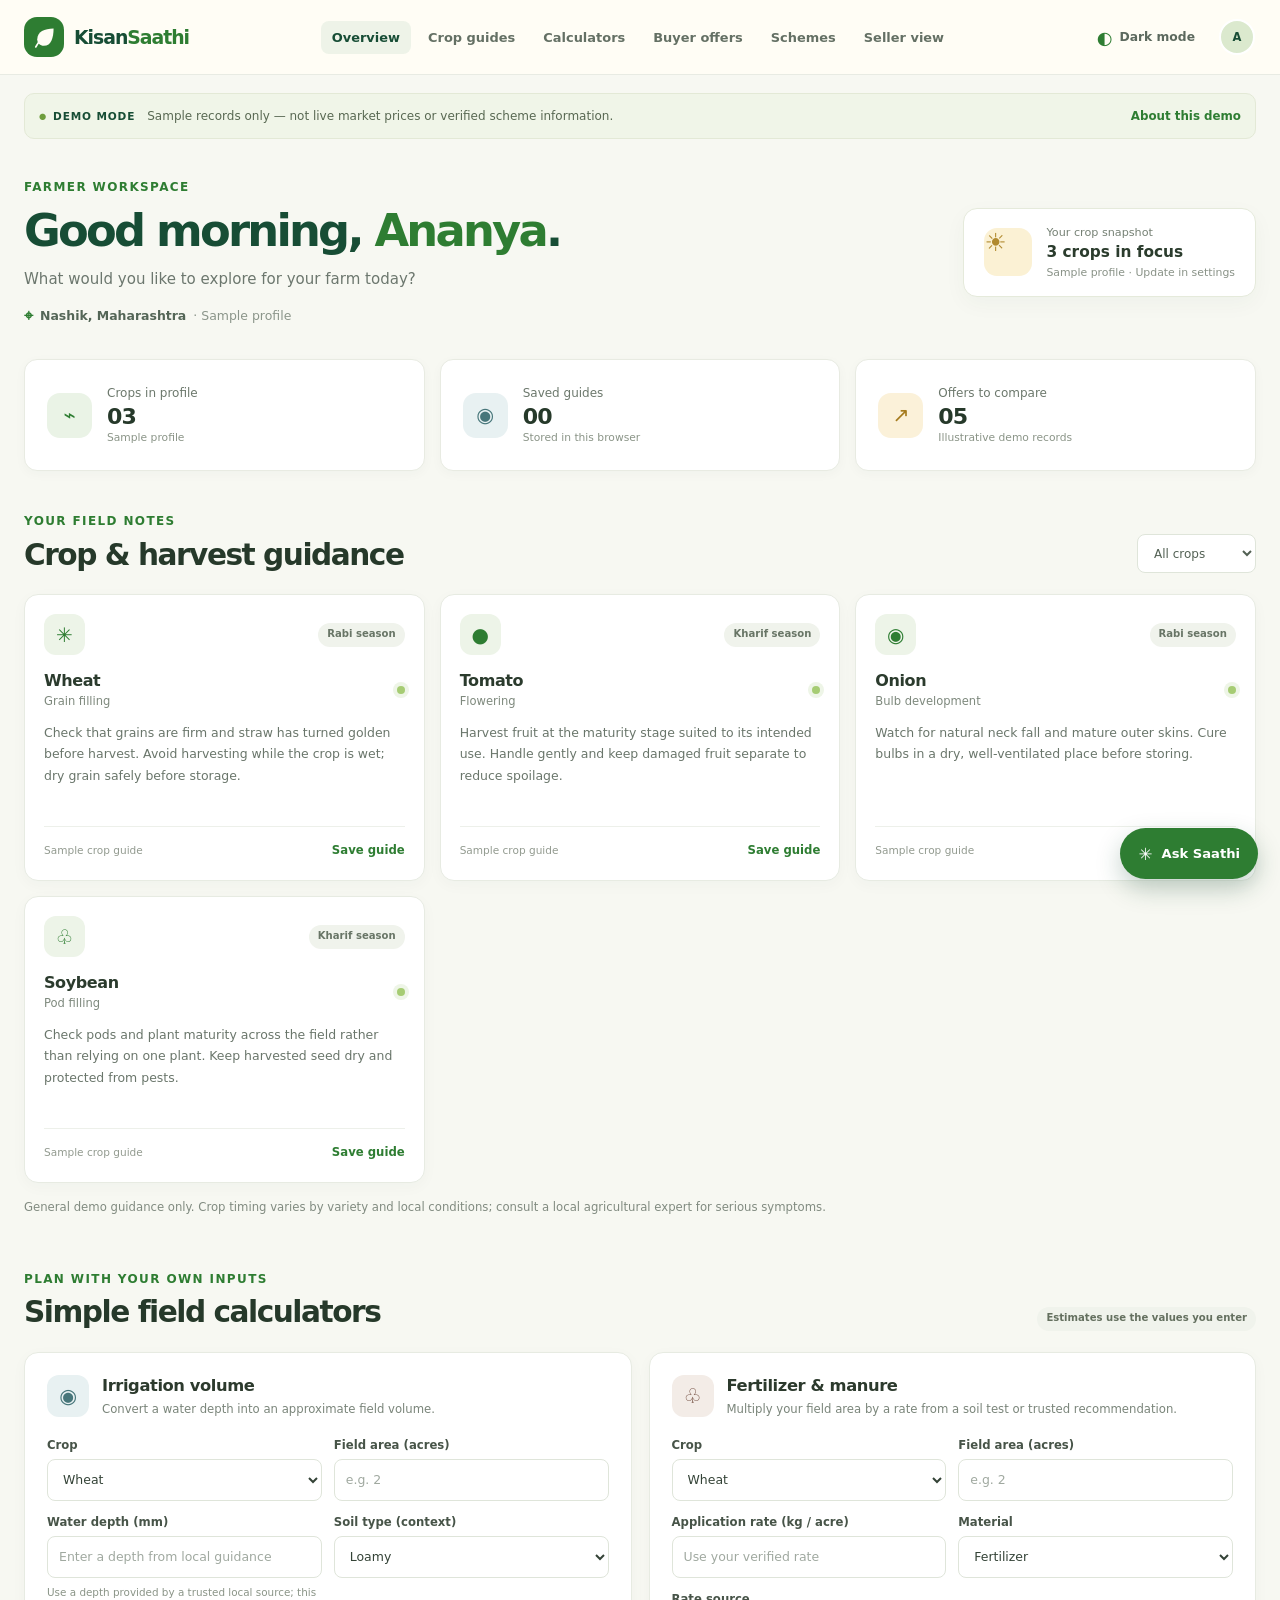
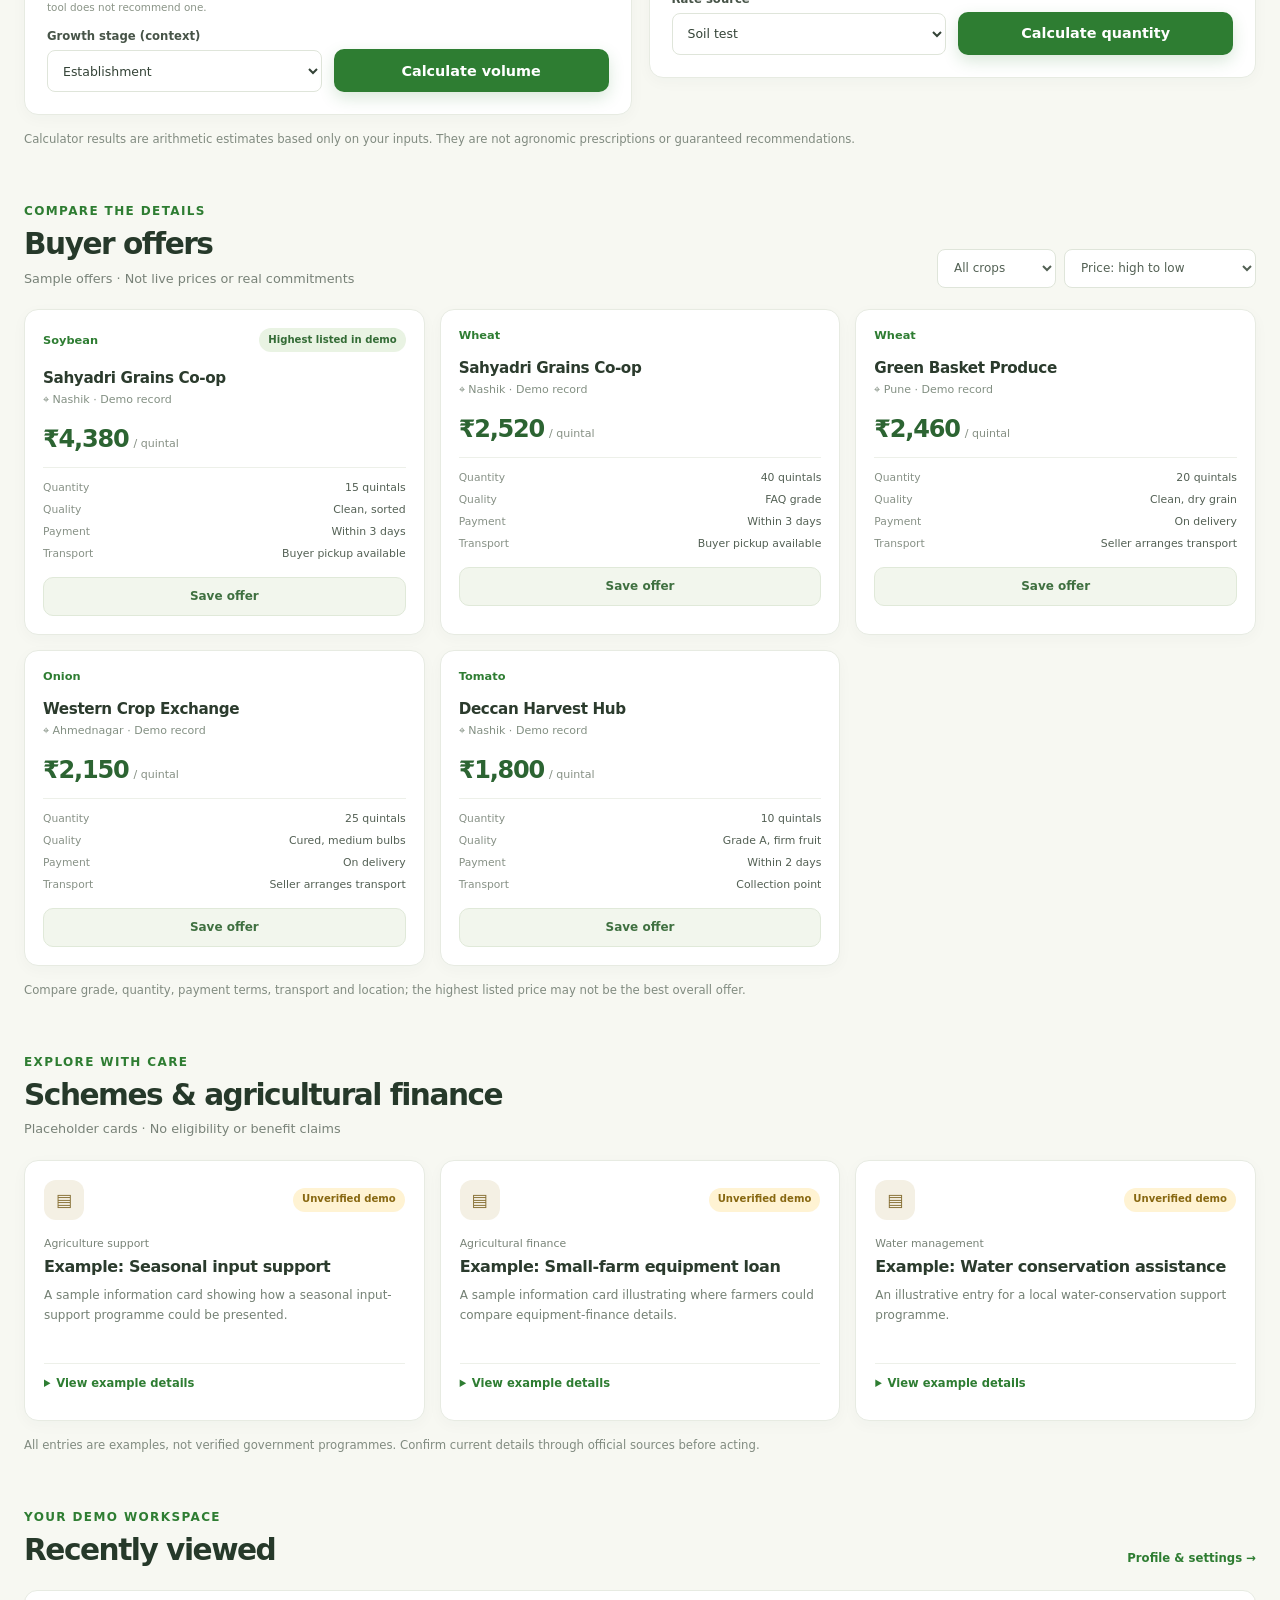
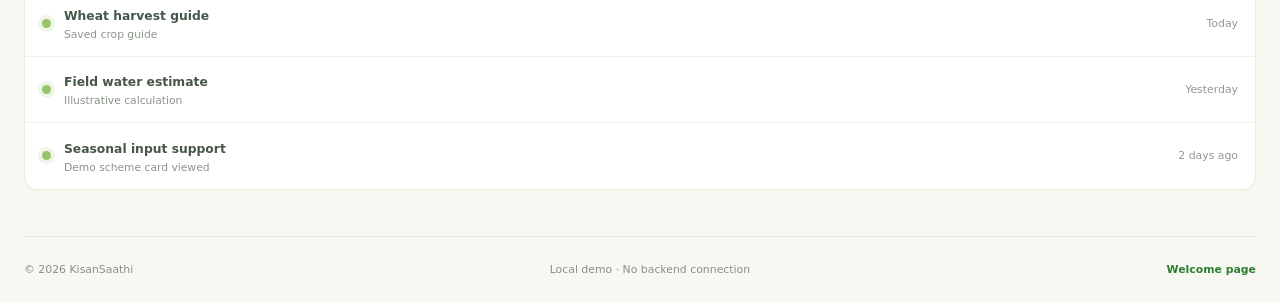
==== MIT_ADT/frontend/farmer-dashboard.html @ 69a7d300 "Add files via upload" ====
<!doctype html>
<html lang="en">
  <head>
    <meta charset="utf-8">
    <meta name="viewport" content="width=device-width, initial-scale=1">
    <meta name="description" content="Explore KisanSaathi's farmer dashboard, sample crop guides, field calculators and illustrative buyer offers.">
    <meta name="theme-color" content="#fffdf5">
    <title>Farmer dashboard — KisanSaathi Demo</title>
    <link rel="stylesheet" href="css/style.css">
    <link rel="stylesheet" href="css/dashboard.css">
    <link rel="stylesheet" href="css/responsive.css">
    <script src="js/config.js" defer></script>
    <script src="js/demo-data.js" defer></script>
    <script src="js/mock-api.js" defer></script>
    <script src="js/api.js" defer></script>
    <script src="js/app.js" defer></script>
    <script src="js/farmer.js" defer></script>
    <script src="js/chatbot.js" defer></script>
  </head>
  <body class="app-page">
    <a class="skip-link" href="#main-content">Skip to content</a>
    <header class="app-header">
      <div class="app-header-inner">
        <a class="brand" href="index.html" aria-label="KisanSaathi home">
          <span class="brand-mark" aria-hidden="true"><svg viewBox="0 0 40 40" fill="none"><path d="M32.5 7.5C20 7.5 10 12 10 22.5c0 5.5 4 9 9 9 10.5 0 13.5-12 13.5-24Z" fill="currentColor"/><path d="M8 33c4.4-8.6 10.2-13.7 19-18" stroke="#FFFDF5" stroke-width="2.4" stroke-linecap="round"/></svg></span>
          <span class="brand-name">Kisan<span>Saathi</span></span>
        </a>
        <button class="app-menu-toggle" type="button" aria-label="Open navigation menu" aria-expanded="false" aria-controls="app-navigation" data-mobile-toggle>☰</button>
        <nav class="app-navigation" id="app-navigation" aria-label="Dashboard navigation">
          <a class="app-nav-link is-active" href="#dashboard">Overview</a>
          <a class="app-nav-link" href="#crop-guidance">Crop guides</a>
          <a class="app-nav-link" href="#calculators">Calculators</a>
          <a class="app-nav-link" href="#offers">Buyer offers</a>
          <a class="app-nav-link" href="#schemes">Schemes</a>
          <a class="app-nav-link" href="seller-dashboard.html">Seller view</a>
        </nav>
        <div class="app-header-actions">
          <button class="icon-button theme-button" type="button" data-theme-toggle aria-pressed="false" aria-label="Switch to dark theme"><span aria-hidden="true">◐</span><span data-theme-label>Dark mode</span></button>
          <a class="avatar-link" href="profile.html" aria-label="Open profile and settings"><span class="avatar-initials" data-profile-initials>AN</span></a>
        </div>
      </div>
    </header>
    <main id="main-content" class="dashboard-main">
      <div class="demo-banner"><span class="demo-badge"><span aria-hidden="true">●</span> DEMO MODE</span><span>Sample records only — not live market prices or verified scheme information.</span><a href="profile.html">About this demo</a></div>
      <section class="dashboard-hero" id="dashboard">
        <div class="dashboard-hero-copy">
          <p class="eyebrow">Farmer workspace</p>
          <h1>Good morning, <span data-profile-name>Ananya</span>.</h1>
          <p>What would you like to explore for your farm today?</p>
          <div class="location-line"><span aria-hidden="true">⌖</span> <span data-profile-location>Nashik, Maharashtra</span> <span class="location-muted">· Sample profile</span></div>
        </div>
        <div class="season-card">
          <span class="season-icon" aria-hidden="true">☀</span>
          <div><span class="season-label">Your crop snapshot</span><strong>3 crops in focus</strong><small>Sample profile · Update in settings</small></div>
        </div>
      </section>
      <section class="stat-grid" aria-label="Demo profile summary">
        <article class="stat-card"><span class="stat-icon stat-leaf" aria-hidden="true">⌁</span><div><span class="stat-label">Crops in profile</span><strong id="profile-crop-count">03</strong><small>Sample profile</small></div></article>
        <article class="stat-card"><span class="stat-icon stat-water" aria-hidden="true">◉</span><div><span class="stat-label">Saved guides</span><strong id="saved-guide-count">00</strong><small>Stored in this browser</small></div></article>
        <article class="stat-card"><span class="stat-icon stat-gold" aria-hidden="true">↗</span><div><span class="stat-label">Offers to compare</span><strong>05</strong><small>Illustrative demo records</small></div></article>
      </section>
      <section class="content-section" id="crop-guidance" aria-labelledby="crops-title">
        <div class="section-title-row">
          <div><p class="eyebrow">Your field notes</p><h2 id="crops-title">Crop &amp; harvest guidance</h2></div>
          <label class="compact-filter"><span class="sr-only">Filter crop guides</span><select id="crop-guide-filter"><option value="all">All crops</option></select></label>
        </div>
        <div class="crop-grid" id="crop-guides" aria-live="polite"><div class="loading-card" role="status">Loading sample crop guides…</div></div>
        <p class="inline-disclaimer">General demo guidance only. Crop timing varies by variety and local conditions; consult a local agricultural expert for serious symptoms.</p>
      </section>
      <section class="content-section" id="calculators" aria-labelledby="calculators-title">
        <div class="section-title-row">
          <div><p class="eyebrow">Plan with your own inputs</p><h2 id="calculators-title">Simple field calculators</h2></div>
          <span class="status-pill status-demo">Estimates use the values you enter</span>
        </div>
        <div class="calculator-grid">
          <article class="panel calculator-panel">
            <div class="panel-heading"><span class="panel-icon water-panel-icon" aria-hidden="true">◉</span><div><h3>Irrigation volume</h3><p>Convert a water depth into an approximate field volume.</p></div></div>
            <form id="irrigation-form" class="form-grid">
              <label class="form-field"><span>Crop</span><select name="crop" required><option>Wheat</option><option>Tomato</option><option>Onion</option><option>Soybean</option></select></label>
              <label class="form-field"><span>Field area (acres)</span><input type="number" name="area" min="0.01" max="10000" step="0.01" required placeholder="e.g. 2"></label>
              <label class="form-field"><span>Water depth (mm)</span><input type="number" name="depth" min="0.1" max="500" step="0.1" required placeholder="Enter a depth from local guidance"><small>Use a depth provided by a trusted local source; this tool does not recommend one.</small></label>
              <label class="form-field"><span>Soil type (context)</span><select name="soil"><option>Loamy</option><option>Sandy</option><option>Clay</option><option>Not sure</option></select></label>
              <label class="form-field"><span>Growth stage (context)</span><select name="stage"><option>Establishment</option><option>Vegetative</option><option>Flowering</option><option>Grain / fruit filling</option><option>Not sure</option></select></label>
              <button class="button button-primary form-submit" type="submit">Calculate volume</button>
            </form>
            <div class="result-panel" id="irrigation-result" aria-live="polite" hidden></div>
          </article>
          <article class="panel calculator-panel">
            <div class="panel-heading"><span class="panel-icon soil-panel-icon" aria-hidden="true">♧</span><div><h3>Fertilizer &amp; manure</h3><p>Multiply your field area by a rate from a soil test or trusted recommendation.</p></div></div>
            <form id="fertilizer-form" class="form-grid">
              <label class="form-field"><span>Crop</span><select name="crop" required><option>Wheat</option><option>Tomato</option><option>Onion</option><option>Soybean</option></select></label>
              <label class="form-field"><span>Field area (acres)</span><input type="number" name="area" min="0.01" max="10000" step="0.01" required placeholder="e.g. 2"></label>
              <label class="form-field"><span>Application rate (kg / acre)</span><input type="number" name="rate" min="0.01" max="100000" step="0.01" required placeholder="Use your verified rate"></label>
              <label class="form-field"><span>Material</span><select name="material"><option>Fertilizer</option><option>Manure</option><option>Other soil input</option></select></label>
              <label class="form-field"><span>Rate source</span><select name="source"><option>Soil test</option><option>Agricultural expert</option><option>Other trusted local guidance</option></select></label>
              <button class="button button-primary form-submit" type="submit">Calculate quantity</button>
            </form>
            <div class="result-panel" id="fertilizer-result" aria-live="polite" hidden></div>
          </article>
        </div>
        <p class="inline-disclaimer">Calculator results are arithmetic estimates based only on your inputs. They are not agronomic prescriptions or guaranteed recommendations.</p>
      </section>
      <section class="content-section" id="offers" aria-labelledby="offers-title">
        <div class="section-title-row">
          <div><p class="eyebrow">Compare the details</p><h2 id="offers-title">Buyer offers</h2><p class="section-subtitle">Sample offers · Not live prices or real commitments</p></div>
          <div class="toolbar">
            <label class="compact-filter"><span class="sr-only">Filter offers by crop</span><select id="offer-crop-filter"><option value="all">All crops</option></select></label>
            <label class="compact-filter"><span class="sr-only">Sort offers</span><select id="offer-sort"><option value="price-desc">Price: high to low</option><option value="price-asc">Price: low to high</option><option value="quantity-desc">Quantity: high to low</option></select></label>
          </div>
        </div>
        <div class="offer-grid" id="offer-list" aria-live="polite"><div class="loading-card" role="status">Loading illustrative offers…</div></div>
        <p class="inline-disclaimer">Compare grade, quantity, payment terms, transport and location; the highest listed price may not be the best overall offer.</p>
      </section>
      <section class="content-section" id="schemes" aria-labelledby="schemes-title">
        <div class="section-title-row"><div><p class="eyebrow">Explore with care</p><h2 id="schemes-title">Schemes &amp; agricultural finance</h2><p class="section-subtitle">Placeholder cards · No eligibility or benefit claims</p></div></div>
        <div class="scheme-grid" id="scheme-list" aria-live="polite"><div class="loading-card" role="status">Loading sample information cards…</div></div>
        <p class="inline-disclaimer">All entries are examples, not verified government programmes. Confirm current details through official sources before acting.</p>
      </section>
      <section class="content-section activity-section" aria-labelledby="activity-title">
        <div class="section-title-row"><div><p class="eyebrow">Your demo workspace</p><h2 id="activity-title">Recently viewed</h2></div><a class="text-link" href="profile.html">Profile &amp; settings →</a></div>
        <div class="activity-list" id="recent-activity" aria-live="polite"></div>
      </section>
      <footer class="app-footer"><span>© <span data-current-year></span> KisanSaathi</span><span>Local demo · No backend connection</span><a href="index.html">Welcome page</a></footer>
    </main>
    <div class="chat-widget" data-chat-widget>
      <section class="chat-panel" id="chat-panel" aria-label="KisanSaathi demo assistant" hidden>
        <header class="chat-header"><div><strong>Field companion</strong><span>Demo assistant · Scripted replies</span></div><button type="button" class="chat-close" data-chat-close aria-label="Close assistant">×</button></header>
        <div class="chat-messages" data-chat-messages aria-live="polite" aria-relevant="additions"></div>
        <div class="chat-suggestions"><button type="button" data-chat-suggestion="How do I estimate irrigation volume?">Irrigation</button><button type="button" data-chat-suggestion="How should I compare buyer offers?">Compare offers</button></div>
        <form class="chat-form" data-chat-form><label class="sr-only" for="chat-input">Ask the demo assistant</label><input id="chat-input" name="message" maxlength="400" placeholder="Ask a farming question…" required><button type="submit" aria-label="Send message">↑</button></form>
        <p class="chat-disclaimer">Sample responses only. Not a live AI service or expert advice.</p>
      </section>
      <button type="button" class="chat-launcher" aria-expanded="false" aria-controls="chat-panel" data-chat-launcher><span aria-hidden="true">✳</span><span>Ask Saathi</span></button>
    </div>
  </body>
</html>
---- MIT_ADT/frontend/css/style.css ----
:root {
  color-scheme: light;
  --green: #2e7d32;
  --green-dark: #174d35;
  --green-fresh: #8bc34a;
  --cream: #fffdf5;
  --white: #ffffff;
  --earth: #795548;
  --sun: #f9c74f;
  --text: #202820;
  --muted: #687269;
  --line: #e7e9df;
  --shadow-soft: 0 14px 44px rgb(23 77 53 / 8%);
  --font-body: Inter, ui-sans-serif, system-ui, -apple-system, BlinkMacSystemFont, "Segoe UI", sans-serif;
}

* {
  box-sizing: border-box;
}

html {
  scroll-behavior: smooth;
  scroll-padding-top: 88px;
}

body {
  margin: 0;
  background: var(--cream);
  color: var(--text);
  font-family: var(--font-body);
  -webkit-font-smoothing: antialiased;
}

button,
a {
  font: inherit;
}

a {
  color: inherit;
  text-decoration: none;
}

button {
  color: inherit;
}

button:focus-visible,
a:focus-visible {
  outline: 3px solid var(--sun);
  outline-offset: 4px;
}

.container {
  width: min(1160px, calc(100% - 48px));
  margin-inline: auto;
}

.section-pad {
  padding-block: 104px;
}

.skip-link {
  position: fixed;
  z-index: 20;
  top: 12px;
  left: 12px;
  padding: 10px 16px;
  transform: translateY(-160%);
  border-radius: 8px;
  background: var(--green-dark);
  color: var(--white);
}

.skip-link:focus {
  transform: translateY(0);
}

.site-header {
  position: sticky;
  z-index: 10;
  top: 0;
  background: rgb(255 253 245 / 94%);
  border-bottom: 1px solid rgb(23 77 53 / 7%);
  backdrop-filter: blur(14px);
}

.nav-wrap {
  display: flex;
  min-height: 78px;
  align-items: center;
  justify-content: space-between;
  gap: 32px;
}

.brand {
  display: inline-flex;
  flex: 0 0 auto;
  align-items: center;
  gap: 10px;
}

.brand-mark {
  display: grid;
  width: 40px;
  height: 40px;
  place-items: center;
  border-radius: 13px;
  background: var(--green);
  color: var(--cream);
}

.brand-mark svg {
  width: 29px;
  height: 29px;
}

.brand-name {
  color: var(--green-dark);
  font-size: 1.18rem;
  font-weight: 760;
  letter-spacing: -0.055em;
}

.brand-name span {
  color: var(--green);
}

.primary-navigation {
  display: flex;
  align-items: center;
  gap: 32px;
}

.nav-link {
  position: relative;
  padding-block: 10px;
  color: #59655c;
  font-size: 0.9rem;
  font-weight: 560;
  transition: color 160ms ease;
}

.nav-link::after {
  position: absolute;
  right: 0;
  bottom: 2px;
  left: 0;
  height: 2px;
  transform: scaleX(0);
  transform-origin: left;
  background: var(--green);
  content: "";
  transition: transform 160ms ease;
}

.nav-link:hover {
  color: var(--green-dark);
}

.nav-link:hover::after {
  transform: scaleX(1);
}

.nav-actions {
  display: flex;
  align-items: center;
  gap: 8px;
  margin-left: 8px;
}

.button {
  display: inline-flex;
  min-height: 46px;
  align-items: center;
  justify-content: center;
  gap: 10px;
  padding: 0 19px;
  border: 1px solid transparent;
  border-radius: 10px;
  cursor: pointer;
  font-size: 0.9rem;
  font-weight: 650;
  transition: transform 170ms ease, box-shadow 170ms ease, background-color 170ms ease, border-color 170ms ease;
}

.button:hover {
  transform: translateY(-2px);
}

.button-primary {
  background: var(--green);
  box-shadow: 0 6px 16px rgb(46 125 50 / 18%);
  color: var(--white);
}

.button-primary:hover {
  background: #246a29;
  box-shadow: 0 9px 20px rgb(46 125 50 / 23%);
}

.button-quiet {
  background: transparent;
  color: var(--green-dark);
}

.button-quiet:hover {
  background: #f0f3e9;
}

.button-small {
  min-height: 42px;
  padding-inline: 16px;
  font-size: 0.84rem;
}

.button-large {
  min-height: 54px;
  padding-inline: 22px;
  border-radius: 11px;
  font-size: 0.95rem;
}

.button-outline {
  border-color: #d8ded3;
  background: rgb(255 255 255 / 55%);
  color: var(--green-dark);
}

.button-outline:hover {
  border-color: #a8b9a6;
  background: var(--white);
}

.arrow-down {
  font-size: 1.1rem;
}

.menu-toggle {
  display: none;
}

.hero {
  position: relative;
  overflow: hidden;
  padding-top: 74px;
  padding-bottom: 112px;
}

.hero::before {
  position: absolute;
  top: -190px;
  right: -210px;
  width: 620px;
  height: 620px;
  border: 1px solid rgb(139 195 74 / 15%);
  border-radius: 50%;
  content: "";
  pointer-events: none;
}

.hero-grid {
  position: relative;
  display: grid;
  grid-template-columns: minmax(0, 1fr) minmax(380px, 0.92fr);
  align-items: center;
  gap: 76px;
}

.hero-copy {
  padding-block: 20px;
}

.eyebrow {
  display: flex;
  align-items: center;
  gap: 9px;
  margin: 0 0 18px;
  color: var(--green);
  font-size: 0.75rem;
  font-weight: 750;
  letter-spacing: 0.115em;
  line-height: 1.45;
  text-transform: uppercase;
}

.eyebrow-dot {
  width: 7px;
  height: 7px;
  border-radius: 50%;
  background: var(--green-fresh);
  box-shadow: 0 0 0 4px rgb(139 195 74 / 16%);
}

.hero h1 {
  max-width: 610px;
  margin: 0;
  color: var(--green-dark);
  font-size: clamp(3.15rem, 5.35vw, 5rem);
  font-weight: 740;
  letter-spacing: -0.073em;
  line-height: 1.02;
}

.hero h1 span {
  color: var(--green);
}

.hero-description {
  max-width: 510px;
  margin: 24px 0 0;
  color: #626d63;
  font-size: 1.08rem;
  line-height: 1.8;
}

.hero-actions {
  display: flex;
  flex-wrap: wrap;
  gap: 12px;
  margin-top: 32px;
}

.hero-note {
  display: flex;
  align-items: center;
  gap: 10px;
  margin-top: 34px;
  color: #748075;
  font-size: 0.82rem;
}

.note-icon {
  display: grid;
  width: 30px;
  height: 30px;
  flex: 0 0 auto;
  place-items: center;
  border-radius: 50%;
  background: #edf4e7;
  color: var(--green);
}

.note-icon svg {
  width: 17px;
  height: 17px;
}

.hero-visual {
  position: relative;
  min-height: 460px;
  padding: 10px 10px 20px 22px;
}

.hero-image-frame {
  position: relative;
  overflow: hidden;
  width: 100%;
  height: 440px;
  border-radius: 170px 170px 18px 18px;
  background: #d9e5cc;
  box-shadow: 0 24px 55px rgb(23 77 53 / 18%);
}

.hero-image {
  display: block;
  width: 100%;
  height: 100%;
  object-fit: cover;
  object-position: center;
}

.image-shade {
  position: absolute;
  inset: 45% 0 0;
  background: linear-gradient(transparent, rgb(15 39 24 / 68%));
}

.image-caption {
  position: absolute;
  right: 24px;
  bottom: 23px;
  left: 24px;
  display: flex;
  align-items: center;
  gap: 12px;
  color: var(--white);
}

.caption-icon {
  display: grid;
  width: 39px;
  height: 39px;
  flex: 0 0 auto;
  place-items: center;
  border: 1px solid rgb(255 255 255 / 42%);
  border-radius: 50%;
  color: #e9f2d8;
  font-size: 1.25rem;
}

.image-caption strong,
.image-caption small {
  display: block;
}

.image-caption strong {
  font-size: 0.89rem;
  font-weight: 660;
}

.image-caption small {
  margin-top: 4px;
  color: rgb(255 255 255 / 77%);
  font-size: 0.73rem;
}

.visual-stamp {
  position: absolute;
  z-index: 1;
  right: -30px;
  bottom: 42px;
  display: flex;
  width: 132px;
  height: 132px;
  flex-direction: column;
  align-items: center;
  justify-content: center;
  border: 5px solid var(--cream);
  border-radius: 50%;
  background: var(--sun);
  color: var(--green-dark);
  box-shadow: 0 10px 26px rgb(32 40 32 / 13%);
  transform: rotate(8deg);
}

.visual-stamp span {
  font-size: 0.56rem;
  font-weight: 650;
  letter-spacing: 0.03em;
}

.visual-stamp strong {
  margin: 1px 0 0;
  font-family: Georgia, "Times New Roman", serif;
  font-size: 1.55rem;
  font-weight: 500;
  font-style: italic;
  line-height: 1;
}

.visual-stamp svg {
  width: 24px;
  height: 24px;
  margin-top: 5px;
  color: var(--green);
}

.visual-orbit {
  position: absolute;
  z-index: -1;
  border: 1px solid rgb(139 195 74 / 30%);
  border-radius: 50%;
}

.orbit-one {
  top: 7px;
  right: 2px;
  width: 110px;
  height: 110px;
}

.orbit-two {
  top: 45px;
  left: -6px;
  width: 46px;
  height: 46px;
  background: rgb(249 199 79 / 32%);
  border: 0;
}

.features-section {
  background: #f5f6ed;
}

.section-heading {
  display: flex;
  align-items: end;
  justify-content: space-between;
  gap: 40px;
  margin-bottom: 42px;
}

.section-heading .eyebrow {
  margin-bottom: 13px;
}

.section-heading h2,
.about-copy h2 {
  margin: 0;
  color: var(--green-dark);
  font-size: clamp(2rem, 3.4vw, 3rem);
  font-weight: 700;
  letter-spacing: -0.055em;
  line-height: 1.13;
}

.section-intro {
  max-width: 315px;
  margin: 0 0 4px;
  color: var(--muted);
  font-size: 0.95rem;
  line-height: 1.75;
}

.feature-grid {
  display: grid;
  grid-template-columns: repeat(3, minmax(0, 1fr));
  gap: 16px;
}

.feature-card {
  position: relative;
  min-height: 226px;
  padding: 25px 24px 27px;
  overflow: hidden;
  border: 1px solid rgb(23 77 53 / 6%);
  border-radius: 15px;
  background: var(--white);
  box-shadow: 0 4px 14px rgb(23 77 53 / 3%);
  transition: transform 180ms ease, box-shadow 180ms ease, border-color 180ms ease;
}

.feature-card:hover {
  transform: translateY(-4px);
  border-color: rgb(46 125 50 / 17%);
  box-shadow: var(--shadow-soft);
}

.feature-icon {
  display: grid;
  width: 45px;
  height: 45px;
  place-items: center;
  border-radius: 13px;
}

.feature-icon svg {
  width: 24px;
  height: 24px;
}

.icon-green {
  background: #e8f2e4;
  color: var(--green);
}

.icon-blue {
  background: #e8f1f2;
  color: #47767a;
}

.icon-earth {
  background: #f3ece7;
  color: var(--earth);
}

.icon-yellow {
  background: #fff5d9;
  color: #a77913;
}

.icon-cream {
  background: #f4f0e2;
  color: #8b743b;
}

.icon-lime {
  background: #eff5dc;
  color: #698d2f;
}

.feature-card h3 {
  margin: 19px 0 7px;
  color: #26372a;
  font-size: 1.04rem;
  font-weight: 680;
  letter-spacing: -0.025em;
}

.feature-card p {
  max-width: 295px;
  margin: 0;
  color: #707970;
  font-size: 0.86rem;
  line-height: 1.65;
}

.card-index {
  position: absolute;
  top: 26px;
  right: 24px;
  color: #b4bcb1;
  font-size: 0.72rem;
  font-weight: 700;
  letter-spacing: 0.08em;
}

.section-footnote {
  margin: 21px 0 0;
  color: #7c867b;
  font-size: 0.78rem;
  line-height: 1.5;
}

.steps-section {
  background: var(--green-dark);
  color: var(--white);
}

.steps-layout {
  display: grid;
  grid-template-columns: 0.9fr 1.1fr;
  align-items: center;
  gap: 105px;
}

.eyebrow-light {
  color: #b7d78e;
}

.steps-heading h2 {
  margin: 0;
  color: var(--white);
  font-size: clamp(2.35rem, 4vw, 3.6rem);
  font-weight: 680;
  letter-spacing: -0.065em;
  line-height: 1.08;
}

.steps-heading > p:not(.eyebrow) {
  max-width: 405px;
  margin: 19px 0 26px;
  color: rgb(255 255 255 / 70%);
  font-size: 0.94rem;
  line-height: 1.75;
}

.button-light {
  background: var(--cream);
  color: var(--green-dark);
}

.button-light:hover {
  background: #f0f4e7;
  box-shadow: 0 8px 19px rgb(0 0 0 / 15%);
}

.steps-list {
  margin: 0;
  padding: 0;
  list-style: none;
}

.step-item {
  display: grid;
  grid-template-columns: 52px 1fr;
  gap: 21px;
  padding: 24px 0;
  border-bottom: 1px solid rgb(255 255 255 / 14%);
}

.step-item:first-child {
  padding-top: 0;
}

.step-item:last-child {
  padding-bottom: 0;
  border-bottom: 0;
}

.step-number {
  padding-top: 3px;
  color: #a9d06f;
  font-size: 0.8rem;
  font-weight: 700;
  letter-spacing: 0.08em;
}

.step-item h3 {
  margin: 0;
  color: var(--white);
  font-size: 1.18rem;
  font-weight: 640;
  letter-spacing: -0.025em;
}

.step-item p {
  max-width: 405px;
  margin: 8px 0 0;
  color: rgb(255 255 255 / 66%);
  font-size: 0.88rem;
  line-height: 1.7;
}

.about-section {
  padding-block: 114px;
}

.about-layout {
  display: grid;
  grid-template-columns: 0.85fr 1.15fr;
  align-items: center;
  gap: 100px;
}

.about-emblem {
  position: relative;
  display: grid;
  width: min(100%, 365px);
  aspect-ratio: 1;
  place-items: center;
  justify-self: center;
  border-radius: 50%;
  background: #f0f3e6;
}

.emblem-ring {
  position: absolute;
  inset: 14%;
  border: 1px solid rgb(46 125 50 / 19%);
  border-radius: 50%;
}

.emblem-sun {
  position: absolute;
  top: 19%;
  right: 22%;
  width: 53px;
  height: 53px;
  border-radius: 50%;
  background: var(--sun);
  box-shadow: 0 0 0 9px rgb(249 199 79 / 15%);
}

.about-emblem svg {
  z-index: 1;
  width: 45%;
  color: var(--green);
}

.emblem-label {
  position: absolute;
  bottom: 17%;
  color: var(--green-dark);
  font-family: Georgia, "Times New Roman", serif;
  font-size: 1.05rem;
  font-style: italic;
}

.about-copy .eyebrow {
  margin-bottom: 16px;
}

.about-copy h2 {
  font-size: clamp(2.15rem, 3.4vw, 3.15rem);
}

.about-copy > p:not(.eyebrow, .about-principle) {
  max-width: 590px;
  margin: 22px 0 0;
  color: #68736a;
  font-size: 0.97rem;
  line-height: 1.85;
}

.about-principle {
  display: flex;
  align-items: center;
  gap: 9px;
  margin: 22px 0 0;
  color: var(--green);
  font-size: 0.87rem;
  font-weight: 640;
}

.about-principle span {
  color: #c79621;
  font-size: 1.15rem;
}

.closing-cta {
  padding-block: 55px;
  background: var(--green);
}

.closing-cta-inner {
  display: flex;
  align-items: center;
  justify-content: space-between;
  gap: 30px;
}

.closing-cta .eyebrow {
  margin-bottom: 11px;
}

.closing-cta h2 {
  margin: 0;
  color: var(--white);
  font-size: clamp(1.75rem, 3vw, 2.45rem);
  font-weight: 660;
  letter-spacing: -0.05em;
  line-height: 1.2;
}

.site-footer {
  background: #f5f6ed;
}

.footer-main {
  display: flex;
  align-items: flex-start;
  justify-content: space-between;
  gap: 50px;
  padding-block: 50px 38px;
}

.footer-brand-block {
  max-width: 330px;
}

.footer-brand-block > p {
  margin: 15px 0 0;
  color: #717a71;
  font-size: 0.85rem;
  line-height: 1.65;
}

.footer-links {
  display: flex;
  flex-wrap: wrap;
  align-items: center;
  justify-content: flex-end;
  gap: 24px;
  padding-top: 12px;
}

.footer-links a,
.footer-links button {
  padding: 0;
  border: 0;
  background: transparent;
  color: #576258;
  cursor: pointer;
  font-size: 0.82rem;
  transition: color 160ms ease;
}

.footer-links a:hover,
.footer-links button:hover {
  color: var(--green);
}

.footer-bottom {
  display: flex;
  justify-content: space-between;
  gap: 20px;
  padding-block: 18px 21px;
  border-top: 1px solid #e2e6da;
  color: #81897f;
  font-size: 0.75rem;
}

@media (max-width: 980px) {
  .section-pad {
    padding-block: 82px;
  }

  .hero-grid {
    grid-template-columns: minmax(0, 1fr) minmax(300px, 0.85fr);
    gap: 42px;
  }

  .hero h1 {
    font-size: clamp(3rem, 6vw, 4.2rem);
  }

  .hero-visual {
    min-height: 395px;
    padding-left: 10px;
  }

  .hero-image-frame {
    height: 380px;
  }

  .visual-stamp {
    right: -16px;
    bottom: 25px;
    width: 116px;
    height: 116px;
  }

  .steps-layout,
  .about-layout {
    gap: 55px;
  }
}

@media (max-width: 740px) {
  html {
    scroll-padding-top: 72px;
  }

  .container {
    width: min(100% - 36px, 560px);
  }

  .nav-wrap {
    min-height: 68px;
  }

  .menu-toggle {
    display: flex;
    width: 44px;
    height: 44px;
    flex-direction: column;
    align-items: center;
    justify-content: center;
    gap: 6px;
    border: 1px solid #e1e7dc;
    border-radius: 10px;
    background: var(--white);
    cursor: pointer;
  }

  .menu-toggle span {
    width: 18px;
    height: 2px;
    border-radius: 2px;
    background: var(--green-dark);
    transition: transform 160ms ease;
  }

  .menu-toggle[aria-expanded="true"] span:first-child {
    transform: translateY(4px) rotate(45deg);
  }

  .menu-toggle[aria-expanded="true"] span:last-child {
    transform: translateY(-4px) rotate(-45deg);
  }

  .primary-navigation {
    position: absolute;
    top: calc(100% + 1px);
    right: 0;
    left: 0;
    display: none;
    align-items: stretch;
    gap: 2px;
    padding: 12px 18px 20px;
    border-bottom: 1px solid #e6e9df;
    background: var(--cream);
    box-shadow: 0 18px 24px rgb(23 77 53 / 7%);
  }

  .primary-navigation.is-open {
    display: flex;
    flex-direction: column;
  }

  .nav-link {
    padding: 12px 4px;
  }

  .nav-link::after {
    display: none;
  }

  .nav-actions {
    justify-content: flex-start;
    gap: 8px;
    margin: 8px 0 0;
  }

  .hero {
    padding-top: 56px;
    padding-bottom: 72px;
  }

  .hero-grid {
    grid-template-columns: 1fr;
    gap: 34px;
  }

  .hero-copy {
    padding: 0;
  }

  .hero h1 {
    max-width: 540px;
    font-size: clamp(3.1rem, 11vw, 4.4rem);
  }

  .hero-description {
    font-size: 1rem;
  }

  .hero-note {
    margin-top: 25px;
  }

  .hero-visual {
    width: min(100%, 500px);
    min-height: 390px;
    margin-inline: auto;
  }

  .hero-image-frame {
    height: 380px;
    border-radius: 150px 150px 18px 18px;
  }

  .section-pad {
    padding-block: 72px;
  }

  .section-heading {
    display: block;
    margin-bottom: 30px;
  }

  .section-intro {
    margin-top: 14px;
  }

  .feature-grid {
    grid-template-columns: repeat(2, minmax(0, 1fr));
    gap: 12px;
  }

  .feature-card {
    min-height: 225px;
    padding: 21px 18px;
  }

  .card-index {
    top: 23px;
    right: 18px;
  }

  .feature-card h3 {
    font-size: 0.96rem;
  }

  .feature-card p {
    font-size: 0.82rem;
  }

  .steps-layout,
  .about-layout {
    grid-template-columns: 1fr;
    gap: 45px;
  }

  .steps-heading h2 {
    font-size: 2.9rem;
  }

  .about-layout {
    gap: 38px;
  }

  .about-emblem {
    width: min(78%, 305px);
  }

  .about-copy h2 {
    font-size: 2.45rem;
  }

  .closing-cta {
    padding-block: 42px;
  }

  .closing-cta-inner {
    align-items: flex-start;
    flex-direction: column;
  }

  .footer-main {
    flex-direction: column;
    gap: 28px;
    padding-block: 38px 30px;
  }

  .footer-links {
    justify-content: flex-start;
    gap: 16px 22px;
    padding-top: 0;
  }
}

@media (max-width: 420px) {
  .container {
    width: calc(100% - 32px);
  }

  .hero-actions {
    align-items: stretch;
    flex-direction: column;
  }

  .hero-actions .button {
    width: 100%;
  }

  .hero-visual {
    min-height: 330px;
    padding-inline: 0;
  }

  .hero-image-frame {
    height: 320px;
    border-radius: 125px 125px 16px 16px;
  }

  .visual-stamp {
    right: -4px;
    bottom: 13px;
    width: 100px;
    height: 100px;
  }

  .visual-stamp strong {
    font-size: 1.3rem;
  }

  .visual-stamp span {
    font-size: 0.49rem;
  }

  .image-caption {
    right: 15px;
    bottom: 16px;
    left: 15px;
  }

  .feature-grid {
    grid-template-columns: 1fr;
  }

  .feature-card {
    min-height: auto;
  }

  .feature-card p {
    max-width: 330px;
  }

  .footer-bottom {
    flex-direction: column;
    gap: 8px;
  }

}

@media (prefers-reduced-motion: reduce) {
  *,
  *::before,
  *::after {
    scroll-behavior: auto !important;
    transition-duration: 0.01ms !important;
    animation-duration: 0.01ms !important;
    animation-iteration-count: 1 !important;
  }
}
---- MIT_ADT/frontend/css/dashboard.css ----
.app-page {
  min-height: 100vh;
  background: #f7f8f2;
}

.app-header {
  position: sticky;
  z-index: 9;
  top: 0;
  border-bottom: 1px solid #e8ebe3;
  background: rgb(255 253 245 / 96%);
  backdrop-filter: blur(14px);
}

.app-header-inner {
  display: flex;
  width: min(1360px, calc(100% - 48px));
  min-height: 74px;
  align-items: center;
  justify-content: space-between;
  gap: 24px;
  margin-inline: auto;
}

.app-navigation {
  display: flex;
  align-items: center;
  gap: 6px;
}

.app-nav-link {
  padding: 9px 11px;
  border-radius: 8px;
  color: #647064;
  font-size: 0.81rem;
  font-weight: 600;
  white-space: nowrap;
  transition: color 150ms ease, background-color 150ms ease;
}

.app-nav-link:hover,
.app-nav-link.is-active {
  background: #eef3e8;
  color: var(--green-dark);
}

.app-header-actions {
  display: flex;
  align-items: center;
  gap: 13px;
}

.icon-button,
.avatar-link {
  display: inline-flex;
  align-items: center;
  justify-content: center;
  gap: 7px;
  border: 0;
  border-radius: 9px;
  background: transparent;
  color: #5c695e;
  cursor: pointer;
  font-size: 0.77rem;
  font-weight: 600;
}

.icon-button {
  min-height: 40px;
  padding: 0 10px;
}

.icon-button:hover {
  background: #eff3e9;
}

.theme-button > span:first-child {
  color: var(--green);
  font-size: 1.12rem;
}

.avatar-link {
  width: 38px;
  height: 38px;
}

.avatar-initials {
  display: grid;
  width: 36px;
  height: 36px;
  place-items: center;
  border: 2px solid white;
  border-radius: 50%;
  background: #dbe9ce;
  color: var(--green-dark);
  font-size: 0.72rem;
  font-weight: 750;
}

.app-menu-toggle {
  display: none;
}

.dashboard-main {
  width: min(1240px, calc(100% - 48px));
  margin-inline: auto;
}

.demo-banner {
  display: flex;
  min-height: 46px;
  align-items: center;
  gap: 12px;
  margin-top: 18px;
  padding: 8px 14px;
  border: 1px solid #e3e9d6;
  border-radius: 10px;
  background: #f0f5e8;
  color: #586852;
  font-size: 0.75rem;
}

.demo-badge {
  display: inline-flex;
  flex: 0 0 auto;
  align-items: center;
  gap: 6px;
  color: var(--green-dark);
  font-size: 0.66rem;
  font-weight: 800;
  letter-spacing: 0.08em;
}

.demo-badge > span {
  color: #6e9d3d;
  font-size: 0.52rem;
}

.demo-banner > a,
.banner-action {
  margin-left: auto;
  color: var(--green);
  font-size: 0.74rem;
  font-weight: 680;
  white-space: nowrap;
}

.banner-action {
  padding: 4px 0;
  border: 0;
  background: transparent;
  cursor: pointer;
}

.dashboard-hero {
  display: flex;
  min-height: 220px;
  align-items: center;
  justify-content: space-between;
  gap: 30px;
  padding-block: 40px 34px;
}

.dashboard-hero .eyebrow {
  margin-bottom: 10px;
}

.dashboard-hero h1 {
  margin: 0;
  color: var(--green-dark);
  font-size: clamp(2rem, 3.5vw, 2.9rem);
  font-weight: 730;
  letter-spacing: -0.062em;
  line-height: 1.13;
}

.dashboard-hero h1 span {
  color: var(--green);
}

.dashboard-hero-copy > p:not(.eyebrow) {
  margin: 11px 0 0;
  color: #6c776e;
  font-size: 0.94rem;
  line-height: 1.55;
}

.location-line {
  display: flex;
  align-items: center;
  gap: 7px;
  margin-top: 15px;
  color: #546657;
  font-size: 0.78rem;
  font-weight: 600;
}

.location-line > span:first-child {
  color: var(--green);
  font-size: 1rem;
}

.location-muted {
  color: #8b958a;
  font-weight: 450;
}

.season-card {
  display: flex;
  min-width: 260px;
  align-items: center;
  gap: 14px;
  padding: 17px 20px;
  border: 1px solid #e5eadb;
  border-radius: 14px;
  background: white;
  box-shadow: 0 7px 22px rgb(23 77 53 / 4%);
}

.season-icon {
  display: grid;
  width: 48px;
  height: 48px;
  flex: 0 0 auto;
  place-items: center;
  border-radius: 13px;
  background: #fbf1d4;
  color: #b18a2f;
  font-size: 1.55rem;
}

.season-card span,
.season-card strong,
.season-card small {
  display: block;
}

.season-label {
  color: #758074;
  font-size: 0.7rem;
}

.season-card strong {
  margin-top: 4px;
  color: #2b3c2d;
  font-size: 0.96rem;
}

.season-card small {
  margin-top: 5px;
  color: #899287;
  font-size: 0.68rem;
}

.stat-grid {
  display: grid;
  grid-template-columns: repeat(3, minmax(0, 1fr));
  gap: 15px;
  margin-bottom: 42px;
}

.stat-card {
  display: flex;
  min-height: 112px;
  align-items: center;
  gap: 15px;
  padding: 20px 22px;
  border: 1px solid #e8ebe2;
  border-radius: 13px;
  background: white;
  box-shadow: 0 3px 12px rgb(23 77 53 / 3%);
}

.stat-icon {
  display: grid;
  width: 45px;
  height: 45px;
  flex: 0 0 auto;
  place-items: center;
  border-radius: 13px;
  font-size: 1.28rem;
}

.stat-leaf {
  background: #eaf3e6;
  color: var(--green);
}

.stat-water {
  background: #e8f1f2;
  color: #47767a;
}

.stat-gold {
  background: #fbf1d9;
  color: #a57b1e;
}

.stat-label,
.stat-card strong,
.stat-card small {
  display: block;
}

.stat-label {
  color: #6c786c;
  font-size: 0.75rem;
}

.stat-card strong {
  margin-top: 4px;
  color: #26392a;
  font-size: 1.38rem;
  font-weight: 720;
  letter-spacing: -0.04em;
}

.stat-card small {
  margin-top: 2px;
  color: #8a9487;
  font-size: 0.67rem;
}

.content-section {
  margin-block: 0 54px;
  scroll-margin-top: 94px;
}

.section-title-row {
  display: flex;
  align-items: end;
  justify-content: space-between;
  gap: 24px;
  margin-bottom: 21px;
}

.section-title-row .eyebrow {
  margin-bottom: 7px;
}

.section-title-row h2,
.settings-panel h2 {
  margin: 0;
  color: #26392a;
  font-size: clamp(1.42rem, 2.35vw, 1.85rem);
  font-weight: 710;
  letter-spacing: -0.05em;
  line-height: 1.2;
}

.section-subtitle {
  margin: 6px 0 0;
  color: #788278;
  font-size: 0.8rem;
  line-height: 1.5;
}

.compact-filter select,
.setting-row select {
  min-height: 39px;
  padding: 0 32px 0 12px;
  border: 1px solid #dfe5da;
  border-radius: 8px;
  background: white;
  color: #536154;
  font: inherit;
  font-size: 0.75rem;
}

.compact-filter select:focus,
.setting-row select:focus {
  outline: 3px solid rgb(249 199 79 / 65%);
  outline-offset: 2px;
}

.crop-grid,
.offer-grid,
.scheme-grid,
.listing-grid {
  display: grid;
  grid-template-columns: repeat(3, minmax(0, 1fr));
  gap: 15px;
}

.crop-card,
.offer-card,
.scheme-card,
.listing-card,
.panel {
  border: 1px solid #e7ebe2;
  border-radius: 14px;
  background: white;
  box-shadow: 0 4px 15px rgb(23 77 53 / 3%);
}

.crop-card {
  padding: 19px;
}

.crop-card-top,
.crop-card-title,
.crop-card-footer,
.offer-card-top,
.scheme-top,
.listing-card-top,
.listing-availability {
  display: flex;
  align-items: center;
  justify-content: space-between;
  gap: 10px;
}

.crop-symbol {
  display: grid;
  width: 41px;
  height: 41px;
  place-items: center;
  border-radius: 12px;
  background: #edf4e8;
  color: var(--green);
  font-size: 1.25rem;
}

.status-pill {
  display: inline-flex;
  min-height: 24px;
  align-items: center;
  padding: 4px 9px;
  border-radius: 20px;
  background: #f0f3ec;
  color: #687566;
  font-size: 0.63rem;
  font-weight: 680;
  line-height: 1.25;
}

.status-demo {
  background: #f0f3ec;
  color: #64705f;
}

.status-best {
  background: #e9f3e3;
  color: #346c36;
}

.status-unverified {
  background: #fff3d3;
  color: #886811;
}

.crop-card-title {
  justify-content: flex-start;
  margin-top: 16px;
}

.crop-card-title h3,
.offer-card h3,
.scheme-card h3,
.listing-card h3 {
  margin: 0;
  color: #2b3b2d;
  font-size: 1rem;
  font-weight: 700;
  letter-spacing: -0.025em;
}

.crop-card-title p {
  margin: 4px 0 0;
  color: #7e897d;
  font-size: 0.72rem;
}

.crop-stage-dot {
  width: 8px;
  height: 8px;
  margin-left: auto;
  border-radius: 50%;
  background: #a6cc73;
  box-shadow: 0 0 0 4px #eef5e7;
}

.crop-guide-copy {
  min-height: 89px;
  margin: 14px 0 15px;
  color: #6a766b;
  font-size: 0.78rem;
  line-height: 1.7;
}

.crop-card-footer {
  padding-top: 12px;
  border-top: 1px solid #edf0ea;
  color: #929a8f;
  font-size: 0.66rem;
}

.text-button,
.text-link {
  padding: 4px 0;
  border: 0;
  background: transparent;
  color: var(--green);
  cursor: pointer;
  font-size: 0.73rem;
  font-weight: 690;
}

.text-button[aria-pressed="true"] {
  color: #376e37;
}

.inline-disclaimer {
  margin: 15px 0 0;
  color: #818b80;
  font-size: 0.73rem;
  line-height: 1.6;
}

.calculator-grid {
  display: grid;
  grid-template-columns: repeat(2, minmax(0, 1fr));
  align-items: start;
  gap: 17px;
}

.panel {
  padding: 22px;
}

.panel-heading {
  display: flex;
  align-items: flex-start;
  gap: 13px;
  margin-bottom: 20px;
}

.panel-icon {
  display: grid;
  width: 42px;
  height: 42px;
  flex: 0 0 auto;
  place-items: center;
  border-radius: 12px;
  font-size: 1.27rem;
}

.water-panel-icon {
  background: #e8f1f2;
  color: #47767a;
}

.soil-panel-icon {
  background: #f3ece7;
  color: var(--earth);
}

.profile-panel-icon {
  background: #e9f3e4;
  color: var(--green);
}

.preference-panel-icon {
  background: #f9f0d8;
  color: #9a791f;
}

.voice-panel-icon {
  background: #efe9f5;
  color: #73558c;
}

.panel-heading h3,
.panel-heading h2 {
  margin: 1px 0 0;
  color: #2c3a2d;
  font-size: 1.02rem;
  font-weight: 700;
  letter-spacing: -0.025em;
}

.panel-heading p {
  margin: 5px 0 0;
  color: #7a857a;
  font-size: 0.73rem;
  line-height: 1.55;
}

.form-grid {
  display: grid;
  grid-template-columns: repeat(2, minmax(0, 1fr));
  gap: 14px 12px;
}

.form-field {
  display: flex;
  min-width: 0;
  flex-direction: column;
  gap: 7px;
  color: #475448;
  font-size: 0.73rem;
  font-weight: 650;
}

.form-field small {
  color: #8a9487;
  font-size: 0.65rem;
  font-weight: 450;
  line-height: 1.45;
}

.form-field input,
.form-field select,
.form-field textarea,
.field-label + input {
  width: 100%;
  min-height: 42px;
  padding: 10px 11px;
  border: 1px solid #dfe5da;
  border-radius: 8px;
  background: #fff;
  color: #344337;
  font: inherit;
  font-size: 0.78rem;
  font-weight: 450;
}

.form-field textarea {
  min-height: 85px;
  resize: vertical;
}

.form-field input::placeholder,
.form-field textarea::placeholder {
  color: #a0a9a0;
}

.form-field input:focus,
.form-field select:focus,
.form-field textarea:focus {
  border-color: #7ca675;
  outline: 3px solid rgb(139 195 74 / 27%);
}

.form-submit {
  align-self: end;
  min-height: 43px;
}

.field-full {
  grid-column: 1 / -1;
}

.result-panel {
  display: flex;
  flex-direction: column;
  gap: 5px;
  margin-top: 17px;
  padding: 16px;
  border: 1px solid #deead7;
  border-radius: 10px;
  background: #f3f8ee;
  color: #526751;
  font-size: 0.76rem;
}

.result-panel[hidden] {
  display: none;
}

.result-panel strong {
  color: var(--green-dark);
  font-size: 0.78rem;
}

.result-panel .result-number {
  color: var(--green);
  font-size: 1.7rem;
  font-weight: 760;
  letter-spacing: -0.05em;
}

.result-panel small {
  margin-top: 7px;
  color: #788376;
  font-size: 0.68rem;
  line-height: 1.55;
}

.toolbar {
  display: flex;
  align-items: center;
  gap: 8px;
}

.offer-card {
  padding: 18px;
}

.offer-card h3 {
  margin-top: 17px;
  font-size: 0.95rem;
}

.offer-crop {
  color: var(--green);
  font-size: 0.71rem;
  font-weight: 720;
}

.offer-location {
  margin: 6px 0 0;
  color: #839083;
  font-size: 0.69rem;
}

.offer-price,
.listing-price {
  display: flex;
  align-items: baseline;
  gap: 5px;
  margin: 19px 0 13px;
  padding-bottom: 14px;
  border-bottom: 1px solid #edf0e9;
}

.offer-price strong,
.listing-price strong {
  color: #2c6432;
  font-size: 1.5rem;
  font-weight: 740;
  letter-spacing: -0.05em;
}

.offer-price span,
.listing-price span {
  color: #869084;
  font-size: 0.69rem;
}

.offer-facts,
.scheme-details dl,
.listing-details dl {
  display: grid;
  gap: 9px;
  margin: 0;
}

.offer-facts div,
.scheme-details dl div,
.listing-details dl div {
  display: flex;
  justify-content: space-between;
  gap: 14px;
}

.offer-facts dt,
.scheme-details dt,
.listing-details dt {
  color: #879186;
  font-size: 0.67rem;
}

.offer-facts dd,
.scheme-details dd,
.listing-details dd {
  margin: 0;
  color: #536054;
  font-size: 0.68rem;
  text-align: right;
}

.offer-save {
  width: 100%;
  margin-top: 17px;
}

.button-soft {
  min-height: 39px;
  border: 1px solid #e0e9d9;
  background: #f2f6ed;
  color: #3f7040;
  font-size: 0.75rem;
}

.button-soft:hover {
  background: #eaf2e2;
}

.scheme-card {
  padding: 19px;
}

.scheme-icon {
  display: grid;
  width: 40px;
  height: 40px;
  place-items: center;
  border-radius: 12px;
  background: #f4f0e4;
  color: #8b743b;
  font-size: 1.1rem;
}

.scheme-type {
  margin: 17px 0 6px;
  color: #788377;
  font-size: 0.68rem;
}

.scheme-card h3 {
  line-height: 1.35;
}

.scheme-card > p:not(.scheme-type) {
  min-height: 63px;
  margin: 9px 0 14px;
  color: #748074;
  font-size: 0.75rem;
  line-height: 1.65;
}

.scheme-details {
  padding-top: 12px;
  border-top: 1px solid #edf0e9;
}

.scheme-details summary,
.listing-details summary {
  margin-bottom: 11px;
  color: var(--green);
  cursor: pointer;
  font-size: 0.72rem;
  font-weight: 680;
}

.scheme-details[open] summary,
.listing-details[open] summary {
  margin-bottom: 13px;
}

.scheme-details dl,
.listing-details dl {
  gap: 12px;
}

.activity-section {
  margin-bottom: 46px;
}

.activity-list {
  overflow: hidden;
  border: 1px solid #e7ebe2;
  border-radius: 13px;
  background: white;
}

.activity-item {
  display: flex;
  min-height: 66px;
  align-items: center;
  gap: 13px;
  padding: 12px 17px;
  border-bottom: 1px solid #edf0e9;
}

.activity-item:last-child {
  border-bottom: 0;
}

.activity-dot {
  width: 9px;
  height: 9px;
  flex: 0 0 auto;
  border-radius: 50%;
  background: #98c36b;
  box-shadow: 0 0 0 4px #eff5e8;
}

.activity-item strong {
  color: #465648;
  font-size: 0.77rem;
}

.activity-item p {
  margin: 4px 0 0;
  color: #8a9488;
  font-size: 0.67rem;
}

.activity-item time {
  margin-left: auto;
  color: #90998e;
  font-size: 0.68rem;
}

.app-footer {
  display: flex;
  min-height: 66px;
  align-items: center;
  justify-content: space-between;
  gap: 16px;
  border-top: 1px solid #e3e8df;
  color: #879085;
  font-size: 0.68rem;
}

.app-footer a {
  color: var(--green);
  font-weight: 650;
}

.empty-state,
.loading-card {
  grid-column: 1 / -1;
  padding: 25px;
  border: 1px dashed #d9e2d2;
  border-radius: 12px;
  background: #fbfcf8;
  color: #657264;
  text-align: center;
}

.empty-state strong {
  color: #3d4e3e;
  font-size: 0.9rem;
}

.empty-state p {
  margin: 7px 0 12px;
  font-size: 0.75rem;
  line-height: 1.55;
}

.loading-card {
  color: #7c897b;
  font-size: 0.78rem;
}

.toast-region {
  position: fixed;
  z-index: 25;
  right: 22px;
  bottom: 22px;
  display: grid;
  justify-items: end;
  gap: 9px;
  pointer-events: none;
}

.toast {
  max-width: min(380px, calc(100vw - 44px));
  padding: 13px 16px;
  border: 1px solid #dbe8d4;
  border-radius: 10px;
  background: white;
  box-shadow: 0 10px 35px rgb(22 50 27 / 15%);
  color: #3c5c3c;
  font-size: 0.78rem;
  line-height: 1.5;
}

.toast-error {
  border-color: #f1d6c8;
  color: #853d26;
}

.chat-widget {
  position: fixed;
  z-index: 12;
  right: 22px;
  bottom: 21px;
  display: flex;
  align-items: flex-end;
  flex-direction: column;
  gap: 12px;
}

.chat-launcher {
  display: inline-flex;
  min-height: 51px;
  align-items: center;
  gap: 9px;
  padding: 0 18px;
  border: 0;
  border-radius: 26px;
  background: var(--green);
  box-shadow: 0 10px 25px rgb(23 77 53 / 25%);
  color: white;
  cursor: pointer;
  font-size: 0.82rem;
  font-weight: 680;
}

.chat-launcher:hover {
  background: #236a2b;
}

.chat-launcher > span:first-child {
  font-size: 1.05rem;
}

.chat-panel {
  display: flex;
  width: min(380px, calc(100vw - 32px));
  height: min(500px, calc(100vh - 120px));
  flex-direction: column;
  overflow: hidden;
  border: 1px solid #e0e7dc;
  border-radius: 17px;
  background: white;
  box-shadow: 0 18px 55px rgb(17 47 24 / 19%);
}

.chat-panel[hidden] {
  display: none;
}

.chat-header {
  display: flex;
  min-height: 67px;
  align-items: center;
  justify-content: space-between;
  padding: 12px 16px;
  background: var(--green-dark);
  color: white;
}

.chat-header strong,
.chat-header span {
  display: block;
}

.chat-header strong {
  font-size: 0.88rem;
}

.chat-header span {
  margin-top: 3px;
  color: rgb(255 255 255 / 69%);
  font-size: 0.66rem;
}

.chat-close {
  display: grid;
  width: 36px;
  height: 36px;
  place-items: center;
  border: 1px solid rgb(255 255 255 / 25%);
  border-radius: 50%;
  background: transparent;
  color: white;
  cursor: pointer;
  font-size: 1.35rem;
}

.chat-messages {
  display: flex;
  flex: 1;
  flex-direction: column;
  gap: 12px;
  overflow-y: auto;
  padding: 15px;
  background: #fbfcf8;
}

.chat-message {
  max-width: 90%;
  padding: 10px 12px;
  border-radius: 12px;
  background: #edf3e8;
  color: #455447;
}

.chat-message-user {
  align-self: flex-end;
  background: #e5f0e1;
}

.chat-sender {
  display: block;
  margin-bottom: 4px;
  color: #788577;
  font-size: 0.61rem;
  font-weight: 700;
}

.chat-message p {
  margin: 0;
  font-size: 0.74rem;
  line-height: 1.6;
}

.chat-suggestions {
  display: flex;
  gap: 7px;
  padding: 8px 12px 0;
}

.chat-suggestions button,
.voice-shortcuts button {
  min-height: 30px;
  padding: 5px 9px;
  border: 1px solid #dce7d7;
  border-radius: 20px;
  background: white;
  color: #4e704c;
  cursor: pointer;
  font-size: 0.64rem;
}

.chat-form {
  display: flex;
  gap: 7px;
  padding: 10px 12px;
}

.chat-form input {
  min-width: 0;
  min-height: 41px;
  flex: 1;
  padding: 0 11px;
  border: 1px solid #dfe5da;
  border-radius: 9px;
  font: inherit;
  font-size: 0.75rem;
}

.chat-form input:focus {
  outline: 3px solid rgb(139 195 74 / 30%);
}

.chat-form button {
  width: 41px;
  border: 0;
  border-radius: 9px;
  background: var(--green);
  color: white;
  cursor: pointer;
  font-size: 1.15rem;
}

.chat-disclaimer {
  margin: 0;
  padding: 0 13px 11px;
  color: #899286;
  font-size: 0.61rem;
  text-align: center;
}

.auth-main {
  display: grid;
  min-height: calc(100vh - 74px);
  align-content: center;
  justify-items: center;
  padding: 46px 20px 35px;
}

.app-back-link {
  color: var(--green);
  font-size: 0.82rem;
  font-weight: 650;
}

.auth-card {
  display: grid;
  width: min(930px, 100%);
  grid-template-columns: 0.9fr 1.1fr;
  overflow: hidden;
  border: 1px solid #e7ebe2;
  border-radius: 20px;
  background: white;
  box-shadow: 0 18px 60px rgb(23 77 53 / 9%);
}

.auth-intro {
  padding: 44px 39px;
  background: var(--green-dark);
  color: white;
}

.auth-mark {
  display: grid;
  width: 48px;
  height: 48px;
  margin-bottom: 35px;
  place-items: center;
  border: 1px solid rgb(255 255 255 / 22%);
  border-radius: 15px;
  background: rgb(255 255 255 / 8%);
  color: #d3e7b1;
  font-size: 1.45rem;
}

.auth-intro .eyebrow {
  margin-bottom: 11px;
  color: #c6de9e;
  font-size: 0.68rem;
}

.auth-intro h1 {
  margin: 0;
  color: white;
  font-size: clamp(2rem, 3.5vw, 2.8rem);
  font-weight: 680;
  letter-spacing: -0.06em;
  line-height: 1.1;
}

.auth-intro > p:not(.eyebrow) {
  margin: 17px 0 24px;
  color: rgb(255 255 255 / 73%);
  font-size: 0.84rem;
  line-height: 1.75;
}

.demo-notice {
  display: inline-flex;
  align-items: center;
  gap: 8px;
  padding: 9px 11px;
  border: 1px solid rgb(255 255 255 / 19%);
  border-radius: 8px;
  background: rgb(255 255 255 / 7%);
  color: #e4edd8;
  font-size: 0.69rem;
}

.auth-form-wrap {
  padding: 37px 38px;
}

.auth-tabs {
  display: grid;
  grid-template-columns: 1fr 1fr;
  gap: 4px;
  margin-bottom: 26px;
  padding: 4px;
  border-radius: 10px;
  background: #f2f5ed;
}

.auth-tab {
  min-height: 40px;
  border: 0;
  border-radius: 7px;
  background: transparent;
  color: #738072;
  cursor: pointer;
  font-size: 0.75rem;
  font-weight: 650;
}

.auth-tab.is-active {
  background: white;
  box-shadow: 0 2px 6px rgb(33 54 35 / 8%);
  color: var(--green-dark);
}

.form-stack {
  display: grid;
  gap: 15px;
}

.field-label {
  color: #475448;
  font-size: 0.75rem;
  font-weight: 650;
}

.role-options {
  display: grid;
  gap: 9px;
}

.role-option {
  position: relative;
  display: flex;
  min-height: 75px;
  align-items: center;
  gap: 12px;
  padding: 12px;
  border: 1px solid #e1e7dc;
  border-radius: 10px;
  cursor: pointer;
  transition: background-color 150ms ease, border-color 150ms ease;
}

.role-option:has(input:checked) {
  border-color: #83ad72;
  background: #f5f9f1;
}

.role-option input {
  accent-color: var(--green);
}

.role-option-icon {
  display: grid;
  width: 38px;
  height: 38px;
  place-items: center;
  border-radius: 10px;
  background: #e9f2e4;
  color: var(--green);
  font-size: 1.15rem;
}

.role-option strong,
.role-option small {
  display: block;
}

.role-option strong {
  color: #39483a;
  font-size: 0.79rem;
}

.role-option small {
  margin-top: 4px;
  color: #7f8a7d;
  font-size: 0.67rem;
}

.button-full {
  width: 100%;
  margin-top: 3px;
}

.form-footnote {
  margin: -6px 0 0;
  color: #879185;
  font-size: 0.67rem;
  line-height: 1.5;
  text-align: center;
}

.check-field {
  display: flex;
  align-items: flex-start;
  gap: 9px;
  color: #667266;
  font-size: 0.7rem;
  line-height: 1.5;
}

.check-field input {
  margin-top: 3px;
  accent-color: var(--green);
}

.auth-disclaimer {
  max-width: 700px;
  margin: 16px 0 0;
  color: #889185;
  font-size: 0.68rem;
  line-height: 1.6;
  text-align: center;
}

.seller-hero {
  min-height: 235px;
}

.seller-hero-art {
  position: relative;
  display: flex;
  width: 250px;
  min-height: 150px;
  flex-direction: column;
  justify-content: center;
  padding: 20px 24px;
  overflow: hidden;
  border-radius: 15px;
  background: #e8f0df;
  color: var(--green-dark);
}

.seller-hero-art > span {
  position: absolute;
  top: -13px;
  right: 13px;
  color: rgb(46 125 50 / 16%);
  font-size: 6rem;
}

.seller-hero-art strong {
  z-index: 1;
  font-family: Georgia, "Times New Roman", serif;
  font-size: 1.47rem;
  font-weight: 500;
  font-style: italic;
  line-height: 1.1;
}

.seller-hero-art i {
  margin-top: 12px;
  color: #648151;
  font-size: 0.6rem;
  font-style: normal;
  font-weight: 800;
  letter-spacing: 0.16em;
}

.seller-columns {
  display: grid;
  grid-template-columns: minmax(0, 1.4fr) minmax(260px, 0.6fr);
  align-items: start;
  gap: 16px;
}

.request-panel {
  padding: 24px;
}

.request-aside {
  padding: 22px;
  background: #f2f6eb;
}

.aside-icon {
  display: grid;
  width: 40px;
  height: 40px;
  place-items: center;
  border-radius: 12px;
  background: #e3edd8;
  color: var(--green);
}

.request-aside h3 {
  margin: 16px 0 10px;
  color: #334634;
  font-size: 0.98rem;
}

.request-aside ol {
  display: grid;
  gap: 9px;
  margin: 0;
  padding-left: 19px;
  color: #617060;
  font-size: 0.74rem;
  line-height: 1.55;
}

.request-aside li::marker {
  color: var(--green);
  font-weight: 700;
}

.request-aside > p {
  margin: 16px 0 0;
  padding-top: 13px;
  border-top: 1px solid #dfe8d7;
  color: #778375;
  font-size: 0.68rem;
  line-height: 1.6;
}

.request-results {
  margin-top: 35px;
  scroll-margin-top: 90px;
}

.listing-card {
  padding: 18px;
}

.listing-crop-symbol {
  display: grid;
  width: 41px;
  height: 41px;
  place-items: center;
  border-radius: 12px;
  background: #eff4e8;
  color: var(--green);
  font-size: 1.2rem;
}

.listing-card h3 {
  margin-top: 15px;
  font-size: 1.05rem;
}

.listing-price {
  margin: 16px 0 12px;
}

.listing-price strong {
  font-size: 1.4rem;
}

.listing-availability {
  padding: 11px 0;
  border-bottom: 1px solid #edf0e9;
  color: #828d81;
  font-size: 0.68rem;
}

.listing-availability strong {
  color: #4f624f;
  font-size: 0.7rem;
}

.listing-details {
  margin-top: 12px;
}

.match-card {
  border-color: #d7e6cd;
  box-shadow: 0 5px 17px rgb(46 125 50 / 7%);
}

.match-quality {
  margin: 11px 0;
  color: #687868;
  font-size: 0.72rem;
}

.match-card > small {
  color: #90998e;
  font-size: 0.65rem;
  line-height: 1.5;
}

.request-list {
  display: grid;
  gap: 10px;
}

.request-item {
  display: flex;
  align-items: center;
  justify-content: space-between;
  gap: 15px;
  padding: 16px 18px;
  border: 1px solid #e7ebe2;
  border-radius: 12px;
  background: white;
}

.request-item h3 {
  margin: 9px 0 4px;
  color: #3d4f3e;
  font-size: 0.88rem;
}

.request-item p {
  margin: 0;
  color: #748074;
  font-size: 0.72rem;
}

.request-item small {
  display: block;
  margin-top: 6px;
  color: #919a90;
  font-size: 0.64rem;
}

.remove-request {
  width: 36px;
  height: 36px;
  flex: 0 0 auto;
  background: #f5f6f1;
  color: #70806f;
  font-size: 1.25rem;
}

.settings-main {
  padding-bottom: 40px;
}

.settings-hero {
  min-height: 178px;
}

.settings-grid {
  display: grid;
  grid-template-columns: repeat(2, minmax(0, 1fr));
  align-items: start;
  gap: 16px;
}

.settings-panel {
  padding: 23px;
}

.settings-panel .panel-heading {
  margin-bottom: 21px;
}

.settings-panel .panel-heading h2 {
  font-size: 1.08rem;
}

.setting-row {
  display: flex;
  min-height: 72px;
  align-items: center;
  justify-content: space-between;
  gap: 14px;
  border-bottom: 1px solid #edf0e9;
}

.setting-row:last-of-type {
  border-bottom: 0;
}

.setting-row strong,
.setting-row small {
  display: block;
}

.setting-row strong {
  color: #4c5a4d;
  font-size: 0.76rem;
}

.setting-row small {
  margin-top: 4px;
  color: #859083;
  font-size: 0.66rem;
  line-height: 1.45;
}

.setting-row select {
  flex: 0 0 auto;
}

.setting-note {
  display: flex;
  gap: 9px;
  margin-top: 17px;
  padding: 11px;
  border-radius: 9px;
  background: #f5f6ee;
  color: #687567;
}

.setting-note > span {
  color: #8b783e;
}

.setting-note p {
  margin: 0;
  font-size: 0.67rem;
  line-height: 1.55;
}

.voice-panel {
  grid-column: 1 / -1;
}

.voice-controls {
  display: flex;
  align-items: center;
  gap: 13px;
}

.voice-controls .button {
  min-height: 41px;
  font-size: 0.77rem;
}

.voice-status {
  color: #687568;
  font-size: 0.73rem;
}

.voice-result {
  margin: 15px 0;
  color: #737f73;
  font-size: 0.74rem;
  line-height: 1.6;
}

.voice-shortcuts {
  display: flex;
  flex-wrap: wrap;
  gap: 8px;
}

.demo-info-panel {
  padding: 23px;
  background: #f2f6eb;
}

.demo-info-panel .eyebrow {
  margin-bottom: 8px;
  font-size: 0.67rem;
}

.demo-info-panel h2 {
  margin: 0;
  color: var(--green-dark);
  font-size: 1.2rem;
  letter-spacing: -0.035em;
}

.demo-info-panel ul {
  display: grid;
  gap: 9px;
  margin: 17px 0 20px;
  padding-left: 19px;
  color: #647263;
  font-size: 0.72rem;
  line-height: 1.5;
}

.demo-info-panel li::marker {
  color: var(--green);
}

.demo-info-panel .button {
  min-height: 38px;
  font-size: 0.74rem;
}

.sr-only {
  position: absolute;
  width: 1px;
  height: 1px;
  padding: 0;
  overflow: hidden;
  clip: rect(0, 0, 0, 0);
  white-space: nowrap;
  clip-path: inset(50%);
  border: 0;
}

[data-theme="dark"] body.app-page {
  background: #121a15;
  color: #e5ece4;
}

[data-theme="dark"] .app-header {
  border-color: #2b392e;
  background: rgb(18 26 21 / 96%);
}

[data-theme="dark"] .brand-name,
[data-theme="dark"] .app-nav-link,
[data-theme="dark"] .icon-button,
[data-theme="dark"] .dashboard-hero h1,
[data-theme="dark"] .section-title-row h2,
[data-theme="dark"] .settings-panel h2,
[data-theme="dark"] .panel-heading h2,
[data-theme="dark"] .panel-heading h3,
[data-theme="dark"] .crop-card-title h3,
[data-theme="dark"] .offer-card h3,
[data-theme="dark"] .scheme-card h3,
[data-theme="dark"] .listing-card h3,
[data-theme="dark"] .season-card strong,
[data-theme="dark"] .stat-card strong,
[data-theme="dark"] .request-item h3 {
  color: #e2ecdf;
}

[data-theme="dark"] .app-nav-link:hover,
[data-theme="dark"] .app-nav-link.is-active,
[data-theme="dark"] .icon-button:hover {
  background: #293a2d;
  color: #d9ebca;
}

[data-theme="dark"] .demo-banner,
[data-theme="dark"] .panel,
[data-theme="dark"] .crop-card,
[data-theme="dark"] .offer-card,
[data-theme="dark"] .scheme-card,
[data-theme="dark"] .listing-card,
[data-theme="dark"] .stat-card,
[data-theme="dark"] .season-card,
[data-theme="dark"] .activity-list,
[data-theme="dark"] .request-item,
[data-theme="dark"] .empty-state,
[data-theme="dark"] .loading-card,
[data-theme="dark"] .chat-panel,
[data-theme="dark"] .auth-card,
[data-theme="dark"] .role-option,
[data-theme="dark"] .auth-tabs {
  border-color: #304134;
  background-color: #1d2921;
  color: #d5e1d4;
}

[data-theme="dark"] .dashboard-hero h1 span,
[data-theme="dark"] .text-link,
[data-theme="dark"] .text-button,
[data-theme="dark"] .demo-banner > a {
  color: #a6d276;
}

[data-theme="dark"] .dashboard-hero-copy > p:not(.eyebrow),
[data-theme="dark"] .location-line,
[data-theme="dark"] .section-subtitle,
[data-theme="dark"] .crop-card-title p,
[data-theme="dark"] .crop-guide-copy,
[data-theme="dark"] .offer-location,
[data-theme="dark"] .scheme-card > p:not(.scheme-type),
[data-theme="dark"] .panel-heading p,
[data-theme="dark"] .form-field,
[data-theme="dark"] .setting-row strong,
[data-theme="dark"] .setting-note,
[data-theme="dark"] .request-item p,
[data-theme="dark"] .inline-disclaimer,
[data-theme="dark"] .activity-item strong {
  color: #adbaac;
}

[data-theme="dark"] .compact-filter select,
[data-theme="dark"] .setting-row select,
[data-theme="dark"] .form-field input,
[data-theme="dark"] .form-field select,
[data-theme="dark"] .form-field textarea,
[data-theme="dark"] .chat-form input {
  border-color: #3c4b3e;
  background: #152019;
  color: #e0e9de;
}

[data-theme="dark"] .result-panel,
[data-theme="dark"] .request-aside,
[data-theme="dark"] .demo-info-panel,
[data-theme="dark"] .setting-note {
  border-color: #344738;
  background: #243328;
  color: #c0d2b9;
}

[data-theme="dark"] .result-panel strong,
[data-theme="dark"] .demo-info-panel h2 {
  color: #deebd6;
}

[data-theme="dark"] .activity-item,
[data-theme="dark"] .offer-price,
[data-theme="dark"] .listing-price,
[data-theme="dark"] .listing-availability,
[data-theme="dark"] .scheme-details,
[data-theme="dark"] .crop-card-footer,
[data-theme="dark"] .setting-row {
  border-color: #304134;
}

[data-theme="dark"] .setting-row small,
[data-theme="dark"] .activity-item p,
[data-theme="dark"] .activity-item time,
[data-theme="dark"] .chat-disclaimer,
[data-theme="dark"] .request-item small {
  color: #9baa99;
}

[data-theme="dark"] .chat-messages {
  background: #142018;
}

[data-theme="dark"] .chat-message {
  background: #283a2d;
  color: #d8e4d6;
}

[data-theme="dark"] .chat-message-user {
  background: #314a35;
}

[data-theme="dark"] .chat-suggestions button,
[data-theme="dark"] .voice-shortcuts button {
  border-color: #3d5140;
  background: #1d2921;
  color: #c2d8b5;
}

[data-theme="dark"] .auth-form-wrap {
  background: #1d2921;
}

[data-theme="dark"] .auth-tab {
  color: #bac7b8;
}

[data-theme="dark"] .auth-tab.is-active {
  background: #29392d;
  color: #e5eee1;
}

[data-theme="dark"] .role-option:has(input:checked) {
  border-color: #739867;
  background: #253629;
}

[data-theme="dark"] .role-option strong,
[data-theme="dark"] .offer-facts dd,
[data-theme="dark"] .scheme-details dd,
[data-theme="dark"] .listing-details dd {
  color: #d5e1d3;
}

[data-theme="dark"] .app-footer {
  border-color: #304134;
  color: #9baa99;
}

@media (prefers-reduced-motion: reduce) {
  .app-nav-link,
  .chat-launcher,
  .role-option {
    transition-duration: 0.01ms;
  }
}
---- MIT_ADT/frontend/css/responsive.css ----
@media (max-width: 1120px) {
  .app-header-inner {
    gap: 14px;
  }

  .app-navigation {
    gap: 1px;
  }

  .app-nav-link {
    padding-inline: 8px;
    font-size: 0.76rem;
  }

  .theme-button > span[data-theme-label] {
    display: none;
  }
}

@media (max-width: 900px) {
  .app-header-inner {
    width: min(100% - 34px, 780px);
  }

  .app-menu-toggle {
    display: inline-grid;
    width: 42px;
    height: 42px;
    place-items: center;
    border: 1px solid #e1e7dc;
    border-radius: 10px;
    background: white;
    color: var(--green-dark);
    cursor: pointer;
    font-size: 1.15rem;
  }

  .app-navigation {
    position: absolute;
    top: calc(100% + 1px);
    right: 0;
    left: 0;
    display: none;
    align-items: stretch;
    flex-direction: column;
    padding: 10px 18px 16px;
    border-bottom: 1px solid #e4e9df;
    background: #fffdf5;
    box-shadow: 0 15px 24px rgb(23 77 53 / 9%);
  }

  .app-navigation.is-open {
    display: flex;
  }

  .app-nav-link {
    padding: 12px;
    font-size: 0.84rem;
  }

  .app-header-actions {
    margin-left: auto;
  }

  .dashboard-main {
    width: min(100% - 34px, 780px);
  }

  .crop-grid,
  .offer-grid,
  .scheme-grid,
  .listing-grid {
    grid-template-columns: repeat(2, minmax(0, 1fr));
  }

  .settings-grid {
    grid-template-columns: 1fr;
  }

  .voice-panel {
    grid-column: auto;
  }

  .auth-card {
    width: min(700px, 100%);
    grid-template-columns: 0.82fr 1.18fr;
  }

  .auth-intro {
    padding: 35px 27px;
  }

  .auth-form-wrap {
    padding: 32px 27px;
  }
}

@media (max-width: 620px) {
  .app-header-inner {
    min-height: 66px;
  }

  .app-header-inner .brand-mark {
    width: 36px;
    height: 36px;
  }

  .app-header-inner .brand-name {
    font-size: 1.06rem;
  }

  .dashboard-main {
    width: calc(100% - 30px);
  }

  .demo-banner {
    flex-wrap: wrap;
    gap: 6px 9px;
    padding: 10px 11px;
    font-size: 0.68rem;
  }

  .demo-banner > a,
  .banner-action {
    margin-left: 0;
  }

  .dashboard-hero {
    min-height: auto;
    align-items: flex-start;
    flex-direction: column;
    gap: 19px;
    padding-block: 32px 25px;
  }

  .dashboard-hero h1 {
    font-size: clamp(1.9rem, 8vw, 2.5rem);
  }

  .season-card {
    width: 100%;
    min-width: 0;
  }

  .stat-grid {
    grid-template-columns: 1fr;
    gap: 9px;
    margin-bottom: 34px;
  }

  .stat-card {
    min-height: 88px;
    padding: 15px 17px;
  }

  .stat-card strong {
    font-size: 1.2rem;
  }

  .content-section {
    margin-bottom: 42px;
  }

  .section-title-row {
    align-items: flex-start;
    flex-direction: column;
    gap: 13px;
    margin-bottom: 17px;
  }

  .section-title-row h2 {
    font-size: 1.48rem;
  }

  .toolbar {
    width: 100%;
    flex-wrap: wrap;
  }

  .toolbar .compact-filter {
    flex: 1;
  }

  .toolbar select {
    width: 100%;
    padding-right: 25px;
  }

  .crop-grid,
  .offer-grid,
  .scheme-grid,
  .listing-grid,
  .calculator-grid,
  .seller-columns,
  .settings-grid {
    grid-template-columns: 1fr;
  }

  .crop-guide-copy,
  .scheme-card > p:not(.scheme-type) {
    min-height: auto;
  }

  .panel,
  .request-panel {
    padding: 17px;
  }

  .form-grid {
    grid-template-columns: 1fr;
  }

  .field-full {
    grid-column: auto;
  }

  .form-submit {
    width: 100%;
  }

  .season-card {
    padding: 13px 15px;
  }

  .seller-hero-art {
    width: 100%;
    min-height: 125px;
  }

  .app-footer {
    min-height: auto;
    align-items: flex-start;
    flex-direction: column;
    gap: 8px;
    padding-block: 17px;
  }

  .chat-widget {
    right: 14px;
    bottom: 13px;
  }

  .chat-panel {
    width: min(390px, calc(100vw - 28px));
    height: min(570px, calc(100vh - 96px));
  }

  .chat-launcher {
    min-height: 47px;
  }

  .auth-main {
    min-height: calc(100vh - 66px);
    padding: 24px 15px;
  }

  .auth-card {
    grid-template-columns: 1fr;
    border-radius: 16px;
  }

  .auth-intro {
    padding: 27px 24px 23px;
  }

  .auth-mark {
    width: 40px;
    height: 40px;
    margin-bottom: 19px;
  }

  .auth-intro h1 {
    font-size: 2rem;
  }

  .auth-intro > p:not(.eyebrow) {
    margin-block: 11px 16px;
    font-size: 0.78rem;
  }

  .auth-form-wrap {
    padding: 22px 20px 25px;
  }

  .app-back-link {
    font-size: 0.72rem;
  }

  .settings-hero {
    min-height: 142px;
  }

  .setting-row {
    align-items: flex-start;
    flex-direction: column;
    padding-block: 13px;
  }

  .voice-controls {
    align-items: flex-start;
    flex-direction: column;
  }
}

@media (max-width: 380px) {
  .app-header-inner {
    width: calc(100% - 22px);
    gap: 8px;
  }

  .app-header-inner .brand {
    gap: 6px;
  }

  .avatar-link,
  .avatar-initials {
    width: 33px;
    height: 33px;
  }

  .app-menu-toggle {
    width: 38px;
    height: 38px;
  }

  .dashboard-main {
    width: calc(100% - 24px);
  }

  .demo-banner {
    font-size: 0.63rem;
  }

  .form-field input,
  .form-field select {
    font-size: 0.75rem;
  }

  .role-option {
    gap: 8px;
    padding: 9px;
  }
}

@media (prefers-reduced-motion: reduce) {
  html {
    scroll-behavior: auto;
  }
}
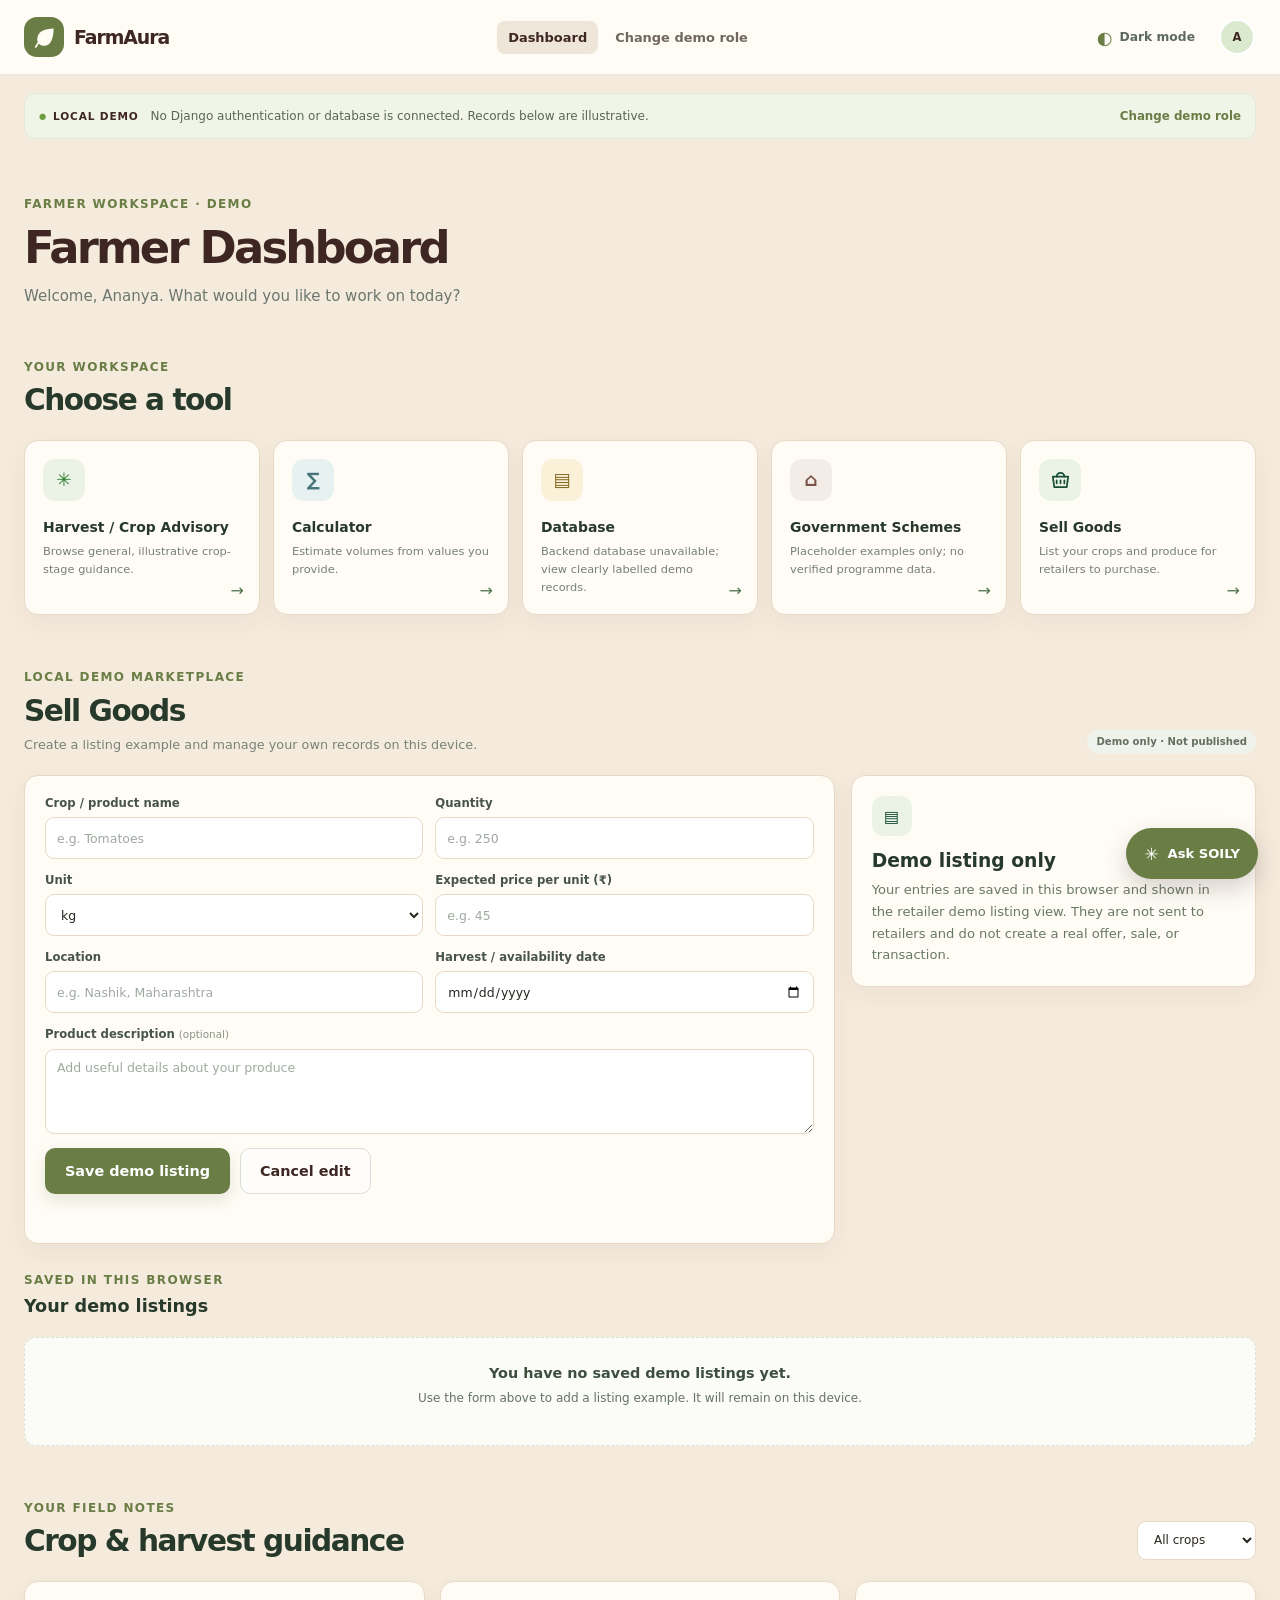
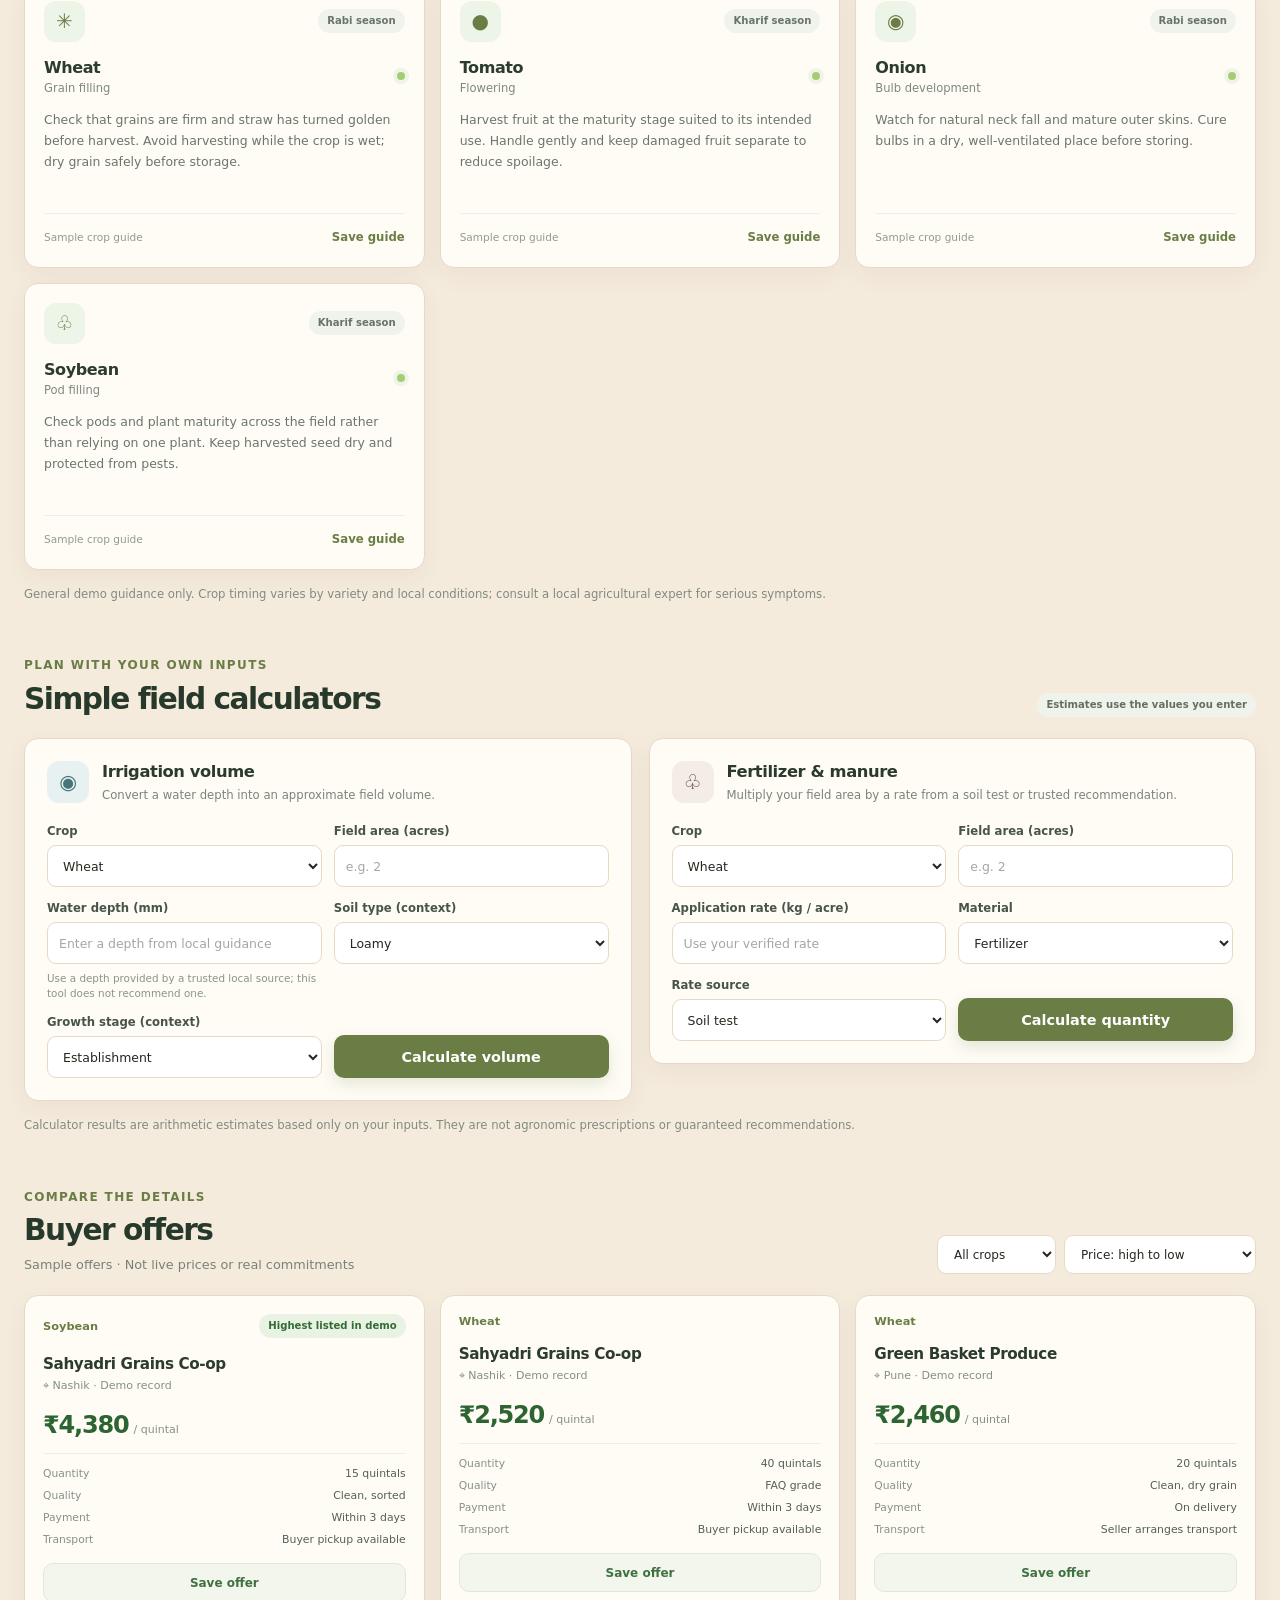
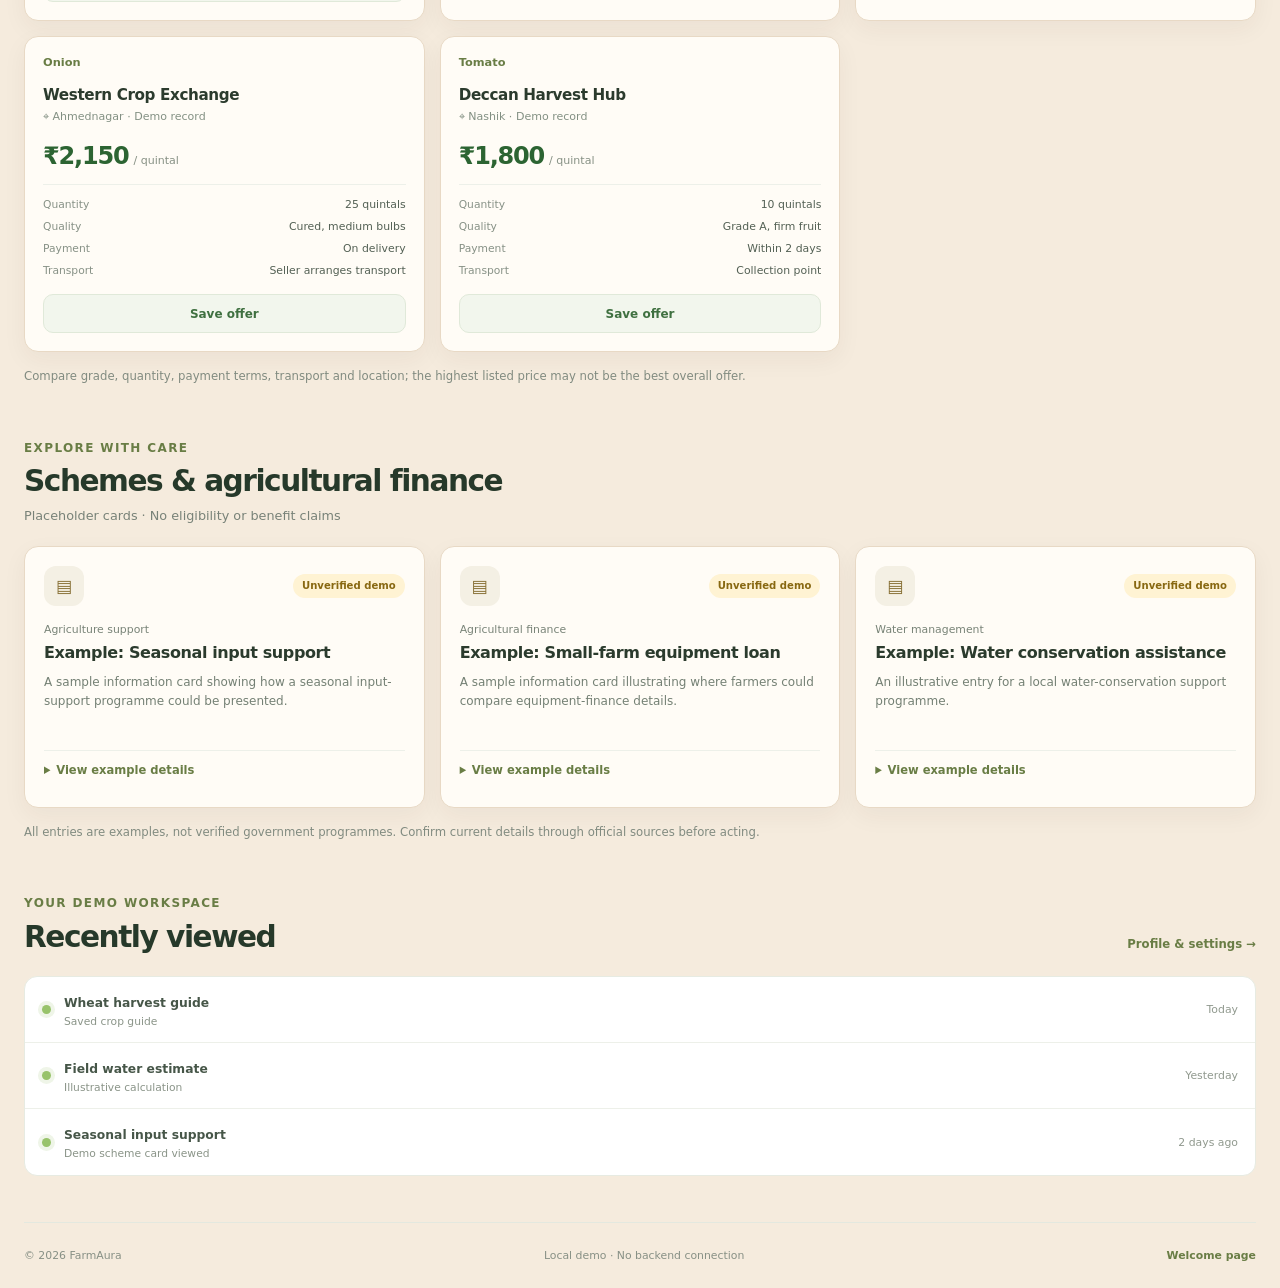
==== commit eda19191: "Add files via upload" ====
--- a/MIT_ADT/frontend/farmer-dashboard.html
+++ b/MIT_ADT/frontend/farmer-dashboard.html
@@ -3,9 +3,11 @@
   <head>
     <meta charset="utf-8">
     <meta name="viewport" content="width=device-width, initial-scale=1">
-    <meta name="description" content="Explore KisanSaathi's farmer dashboard, sample crop guides, field calculators and illustrative buyer offers.">
-    <meta name="theme-color" content="#fffdf5">
-    <title>Farmer dashboard — KisanSaathi Demo</title>
+    <meta name="description" content="Farmer Dashboard: crop advisory, calculators, illustrative demo records and scheme placeholders.">
+    <meta name="theme-color" content="#FFFCF6">
+    <meta property="og:site_name" content="FarmAura">
+    <title>Farmer Dashboard — FarmAura Demo</title>
+    <link rel="icon" href="assets/images/favicon.svg" type="image/svg+xml">
     <link rel="stylesheet" href="css/style.css">
     <link rel="stylesheet" href="css/dashboard.css">
     <link rel="stylesheet" href="css/responsive.css">
@@ -21,18 +23,14 @@
     <a class="skip-link" href="#main-content">Skip to content</a>
     <header class="app-header">
       <div class="app-header-inner">
-        <a class="brand" href="index.html" aria-label="KisanSaathi home">
+        <a class="brand" href="index.html" aria-label="FarmAura home">
           <span class="brand-mark" aria-hidden="true"><svg viewBox="0 0 40 40" fill="none"><path d="M32.5 7.5C20 7.5 10 12 10 22.5c0 5.5 4 9 9 9 10.5 0 13.5-12 13.5-24Z" fill="currentColor"/><path d="M8 33c4.4-8.6 10.2-13.7 19-18" stroke="#FFFDF5" stroke-width="2.4" stroke-linecap="round"/></svg></span>
-          <span class="brand-name">Kisan<span>Saathi</span></span>
+          <span class="brand-name">FarmAura</span>
         </a>
         <button class="app-menu-toggle" type="button" aria-label="Open navigation menu" aria-expanded="false" aria-controls="app-navigation" data-mobile-toggle>☰</button>
         <nav class="app-navigation" id="app-navigation" aria-label="Dashboard navigation">
-          <a class="app-nav-link is-active" href="#dashboard">Overview</a>
-          <a class="app-nav-link" href="#crop-guidance">Crop guides</a>
-          <a class="app-nav-link" href="#calculators">Calculators</a>
-          <a class="app-nav-link" href="#offers">Buyer offers</a>
-          <a class="app-nav-link" href="#schemes">Schemes</a>
-          <a class="app-nav-link" href="seller-dashboard.html">Seller view</a>
+          <a class="app-nav-link is-active" href="#dashboard">Dashboard</a>
+          <a class="app-nav-link" href="login.html">Change demo role</a>
         </nav>
         <div class="app-header-actions">
           <button class="icon-button theme-button" type="button" data-theme-toggle aria-pressed="false" aria-label="Switch to dark theme"><span aria-hidden="true">◐</span><span data-theme-label>Dark mode</span></button>
@@ -41,23 +39,83 @@
       </div>
     </header>
     <main id="main-content" class="dashboard-main">
-      <div class="demo-banner"><span class="demo-badge"><span aria-hidden="true">●</span> DEMO MODE</span><span>Sample records only — not live market prices or verified scheme information.</span><a href="profile.html">About this demo</a></div>
+      <div class="demo-banner"><span class="demo-badge"><span aria-hidden="true">●</span> LOCAL DEMO</span><span>No Django authentication or database is connected. Records below are illustrative.</span><a href="login.html">Change demo role</a></div>
       <section class="dashboard-hero" id="dashboard">
         <div class="dashboard-hero-copy">
-          <p class="eyebrow">Farmer workspace</p>
-          <h1>Good morning, <span data-profile-name>Ananya</span>.</h1>
-          <p>What would you like to explore for your farm today?</p>
-          <div class="location-line"><span aria-hidden="true">⌖</span> <span data-profile-location>Nashik, Maharashtra</span> <span class="location-muted">· Sample profile</span></div>
-        </div>
-        <div class="season-card">
-          <span class="season-icon" aria-hidden="true">☀</span>
-          <div><span class="season-label">Your crop snapshot</span><strong>3 crops in focus</strong><small>Sample profile · Update in settings</small></div>
+          <p class="eyebrow">Farmer workspace · Demo</p>
+          <h1>Farmer Dashboard</h1>
+          <p>Welcome, <span data-profile-name>Ananya</span>. What would you like to work on today?</p>
         </div>
       </section>
-      <section class="stat-grid" aria-label="Demo profile summary">
+      <section class="stat-grid dashboard-summary-hidden" aria-label="Demo profile summary">
         <article class="stat-card"><span class="stat-icon stat-leaf" aria-hidden="true">⌁</span><div><span class="stat-label">Crops in profile</span><strong id="profile-crop-count">03</strong><small>Sample profile</small></div></article>
         <article class="stat-card"><span class="stat-icon stat-water" aria-hidden="true">◉</span><div><span class="stat-label">Saved guides</span><strong id="saved-guide-count">00</strong><small>Stored in this browser</small></div></article>
         <article class="stat-card"><span class="stat-icon stat-gold" aria-hidden="true">↗</span><div><span class="stat-label">Offers to compare</span><strong>05</strong><small>Illustrative demo records</small></div></article>
+      </section>
+      <section class="content-section hub-section" aria-labelledby="farmer-tools-title">
+        <div class="section-title-row">
+          <div><p class="eyebrow">Your workspace</p><h2 id="farmer-tools-title">Choose a tool</h2></div>
+        </div>
+        <div class="farmer-hub-grid">
+          <a class="farmer-hub-card" href="#crop-guidance">
+            <span class="farmer-hub-icon hub-icon-crop" aria-hidden="true">✳</span>
+            <span class="farmer-hub-copy"><strong>Harvest / Crop Advisory</strong><small>Browse general, illustrative crop-stage guidance.</small></span>
+            <span class="farmer-hub-arrow" aria-hidden="true">→</span>
+          </a>
+          <a class="farmer-hub-card" href="#calculators">
+            <span class="farmer-hub-icon hub-icon-calc" aria-hidden="true">∑</span>
+            <span class="farmer-hub-copy"><strong>Calculator</strong><small>Estimate volumes from values you provide.</small></span>
+            <span class="farmer-hub-arrow" aria-hidden="true">→</span>
+          </a>
+          <a class="farmer-hub-card" href="#offers">
+            <span class="farmer-hub-icon hub-icon-database" aria-hidden="true">▤</span>
+            <span class="farmer-hub-copy"><strong>Database</strong><small>Backend database unavailable; view clearly labelled demo records.</small></span>
+            <span class="farmer-hub-arrow" aria-hidden="true">→</span>
+          </a>
+          <a class="farmer-hub-card" href="#schemes">
+            <span class="farmer-hub-icon hub-icon-scheme" aria-hidden="true">⌂</span>
+            <span class="farmer-hub-copy"><strong>Government Schemes</strong><small>Placeholder examples only; no verified programme data.</small></span>
+            <span class="farmer-hub-arrow" aria-hidden="true">→</span>
+          </a>
+          <a class="farmer-hub-card" href="#sell-goods">
+            <span class="farmer-hub-icon hub-icon-sell" aria-hidden="true"><svg viewBox="0 0 24 24" fill="none"><path d="M4 9h16l-1.5 11h-13L4 9Z" stroke="currentColor" stroke-width="1.8" stroke-linejoin="round"/><path d="M8 9a4 4 0 0 1 8 0M8 13v3m4-3v3m4-3v3" stroke="currentColor" stroke-width="1.8" stroke-linecap="round"/></svg></span>
+            <span class="farmer-hub-copy"><strong>Sell Goods</strong><small>List your crops and produce for retailers to purchase.</small></span>
+            <span class="farmer-hub-arrow" aria-hidden="true">→</span>
+          </a>
+        </div>
+      </section>
+      <section class="content-section" id="sell-goods" aria-labelledby="sell-goods-title">
+        <div class="section-title-row">
+          <div><p class="eyebrow">Local demo marketplace</p><h2 id="sell-goods-title">Sell Goods</h2><p class="section-subtitle">Create a listing example and manage your own records on this device.</p></div>
+          <span class="status-pill status-demo">Demo only · Not published</span>
+        </div>
+        <div class="sell-goods-layout">
+          <article class="panel sell-goods-form-panel">
+            <form id="sell-goods-form" class="form-grid">
+              <label class="form-field"><span>Crop / product name</span><input name="crop" maxlength="80" required placeholder="e.g. Tomatoes"></label>
+              <label class="form-field"><span>Quantity</span><input type="number" name="quantity" min="0.01" max="1000000000" step="any" required placeholder="e.g. 250"></label>
+              <label class="form-field"><span>Unit</span><select name="unit" required><option value="kg">kg</option><option value="quintal">quintal</option><option value="tonne">tonne</option></select></label>
+              <label class="form-field"><span>Expected price per unit (₹)</span><input type="number" name="price" min="0.01" max="1000000000" step="any" required placeholder="e.g. 45"></label>
+              <label class="form-field"><span>Location</span><input name="location" maxlength="80" required placeholder="e.g. Nashik, Maharashtra"></label>
+              <label class="form-field"><span>Harvest / availability date</span><input type="date" name="availabilityDate" required></label>
+              <label class="form-field field-full"><span>Product description <small>(optional)</small></span><textarea name="description" rows="3" maxlength="500" placeholder="Add useful details about your produce"></textarea></label>
+              <div class="sell-goods-actions field-full">
+                <button class="button button-primary" type="submit" id="sell-goods-submit">Save demo listing</button>
+                <button class="button button-outline" type="button" id="sell-goods-cancel" hidden>Cancel edit</button>
+              </div>
+            </form>
+            <p class="sell-goods-feedback" id="sell-goods-feedback" aria-live="polite" role="status"></p>
+          </article>
+          <aside class="panel sell-goods-note">
+            <span class="aside-icon" aria-hidden="true">▤</span>
+            <h3>Demo listing only</h3>
+            <p>Your entries are saved in this browser and shown in the retailer demo listing view. They are not sent to retailers and do not create a real offer, sale, or transaction.</p>
+          </aside>
+        </div>
+        <div class="section-title-row sell-goods-list-heading">
+          <div><p class="eyebrow">Saved in this browser</p><h3>Your demo listings</h3></div>
+        </div>
+        <div class="listing-grid" id="my-farmer-listings" aria-live="polite"><div class="loading-card" role="status">Loading your demo listings…</div></div>
       </section>
       <section class="content-section" id="crop-guidance" aria-labelledby="crops-title">
         <div class="section-title-row">
@@ -120,17 +178,18 @@
         <div class="section-title-row"><div><p class="eyebrow">Your demo workspace</p><h2 id="activity-title">Recently viewed</h2></div><a class="text-link" href="profile.html">Profile &amp; settings →</a></div>
         <div class="activity-list" id="recent-activity" aria-live="polite"></div>
       </section>
-      <footer class="app-footer"><span>© <span data-current-year></span> KisanSaathi</span><span>Local demo · No backend connection</span><a href="index.html">Welcome page</a></footer>
+      <footer class="app-footer"><span>© <span data-current-year></span> FarmAura</span><span>Local demo · No backend connection</span><a href="index.html">Welcome page</a></footer>
     </main>
     <div class="chat-widget" data-chat-widget>
-      <section class="chat-panel" id="chat-panel" aria-label="KisanSaathi demo assistant" hidden>
-        <header class="chat-header"><div><strong>Field companion</strong><span>Demo assistant · Scripted replies</span></div><button type="button" class="chat-close" data-chat-close aria-label="Close assistant">×</button></header>
+      <section class="chat-panel" id="chat-panel" aria-label="SOILY, FarmAura's soil and farming assistant" hidden>
+        <header class="chat-header"><span class="soily-mark" aria-hidden="true"></span><div class="chat-heading"><strong>SOILY</strong><span>FarmAura's soil &amp; farming assistant · Scripted demo</span></div><button type="button" class="chat-close" data-chat-close aria-label="Close SOILY">×</button></header>
         <div class="chat-messages" data-chat-messages aria-live="polite" aria-relevant="additions"></div>
-        <div class="chat-suggestions"><button type="button" data-chat-suggestion="How do I estimate irrigation volume?">Irrigation</button><button type="button" data-chat-suggestion="How should I compare buyer offers?">Compare offers</button></div>
-        <form class="chat-form" data-chat-form><label class="sr-only" for="chat-input">Ask the demo assistant</label><input id="chat-input" name="message" maxlength="400" placeholder="Ask a farming question…" required><button type="submit" aria-label="Send message">↑</button></form>
-        <p class="chat-disclaimer">Sample responses only. Not a live AI service or expert advice.</p>
+        <p class="chat-status" data-chat-status role="status" hidden>SOILY is preparing a demo response…</p>
+        <div class="chat-suggestions"><button type="button" data-chat-suggestion="How can I check my soil health?">Soil health</button><button type="button" data-chat-suggestion="How do I estimate irrigation volume?">Irrigation</button><button type="button" data-chat-suggestion="How should I compare buyer offers?">Offers</button></div>
+        <form class="chat-form" data-chat-form><label class="sr-only" for="chat-input">Ask SOILY a farming question</label><input id="chat-input" name="message" maxlength="400" placeholder="Ask SOILY about soil or farming…" required><button type="submit" aria-label="Send message to SOILY">↑</button></form>
+        <p class="chat-disclaimer">Scripted demo replies only. No live AI, soil test, weather or expert advice is connected.</p>
       </section>
-      <button type="button" class="chat-launcher" aria-expanded="false" aria-controls="chat-panel" data-chat-launcher><span aria-hidden="true">✳</span><span>Ask Saathi</span></button>
+      <button type="button" class="chat-launcher" aria-expanded="false" aria-controls="chat-panel" data-chat-launcher><span class="soily-launcher-mark" aria-hidden="true">✳</span><span>Ask SOILY</span></button>
     </div>
   </body>
 </html>
--- a/MIT_ADT/frontend/css/style.css
+++ b/MIT_ADT/frontend/css/style.css
@@ -1,16 +1,24 @@
 :root {
   color-scheme: light;
-  --green: #2e7d32;
-  --green-dark: #174d35;
-  --green-fresh: #8bc34a;
-  --cream: #fffdf5;
+  --soil-deep: #3e2723;
+  --earth-rich: #5d4037;
+  --clay: #a66a4c;
+  --terracotta: #c66b45;
+  --olive: #697d45;
+  --leaf: #7ba05b;
+  --sand: #f5ebdd;
+  --cream: #fffcf6;
+  --beige: #e8d9c5;
+  --text: #29251f;
+  --muted: #71675d;
   --white: #ffffff;
-  --earth: #795548;
-  --sun: #f9c74f;
-  --text: #202820;
-  --muted: #687269;
-  --line: #e7e9df;
-  --shadow-soft: 0 14px 44px rgb(23 77 53 / 8%);
+  --green: var(--olive);
+  --green-dark: var(--soil-deep);
+  --green-fresh: var(--leaf);
+  --earth: var(--earth-rich);
+  --sun: var(--terracotta);
+  --line: var(--beige);
+  --shadow-soft: 0 14px 44px rgb(62 39 35 / 9%);
   --font-body: Inter, ui-sans-serif, system-ui, -apple-system, BlinkMacSystemFont, "Segoe UI", sans-serif;
 }
 
@@ -47,7 +55,7 @@
 
 button:focus-visible,
 a:focus-visible {
-  outline: 3px solid var(--sun);
+  outline: 3px solid var(--terracotta);
   outline-offset: 4px;
 }
 
@@ -190,13 +198,13 @@
 
 .button-primary {
   background: var(--green);
-  box-shadow: 0 6px 16px rgb(46 125 50 / 18%);
+  box-shadow: 0 6px 16px rgb(105 125 69 / 18%);
   color: var(--white);
 }
 
 .button-primary:hover {
-  background: #246a29;
-  box-shadow: 0 9px 20px rgb(46 125 50 / 23%);
+  background: #586b39;
+  box-shadow: 0 9px 20px rgb(105 125 69 / 23%);
 }
 
 .button-quiet {
@@ -354,6 +362,7 @@
 
 .hero-image-frame {
   position: relative;
+  isolation: isolate;
   overflow: hidden;
   width: 100%;
   height: 440px;
@@ -363,6 +372,8 @@
 }
 
 .hero-image {
+  position: relative;
+  z-index: 1;
   display: block;
   width: 100%;
   height: 100%;
@@ -370,14 +381,20 @@
   object-position: center;
 }
 
+.hero-image[hidden] {
+  display: none;
+}
+
 .image-shade {
   position: absolute;
+  z-index: 2;
   inset: 45% 0 0;
   background: linear-gradient(transparent, rgb(15 39 24 / 68%));
 }
 
 .image-caption {
   position: absolute;
+  z-index: 3;
   right: 24px;
   bottom: 23px;
   left: 24px;
@@ -385,6 +402,18 @@
   align-items: center;
   gap: 12px;
   color: var(--white);
+}
+
+.hero-image-frame.has-image-fallback::before {
+  position: absolute;
+  z-index: 1;
+  inset: 0;
+  background:
+    radial-gradient(circle at 76% 23%, #f9c74f 0 7%, transparent 7.5%),
+    linear-gradient(164deg, transparent 48%, #8bc34a 48.5% 64%, transparent 64.5%),
+    linear-gradient(18deg, transparent 43%, #568c3b 43.5% 67%, transparent 67.5%),
+    linear-gradient(180deg, #dcebcf 0 42%, #789f61 42.5% 60%, #174d35 100%);
+  content: "";
 }
 
 .caption-icon {
@@ -1176,3 +1205,99 @@
     animation-iteration-count: 1 !important;
   }
 }
+
+.welcome-minimal {
+  min-height: 100vh;
+  background: var(--cream);
+}
+
+.welcome-minimal .site-header {
+  position: static;
+  border-bottom: 1px solid #e8ebe3;
+  background: var(--cream);
+  backdrop-filter: none;
+}
+
+.welcome-minimal .primary-navigation,
+.welcome-minimal .menu-toggle,
+.welcome-minimal .hero-note,
+.welcome-minimal .features-section,
+.welcome-minimal .steps-section,
+.welcome-minimal .about-section,
+.welcome-minimal .closing-cta {
+  display: none;
+}
+
+.welcome-minimal .hero {
+  min-height: calc(100vh - 79px);
+  display: grid;
+  align-items: center;
+  padding-block: 54px;
+}
+
+.welcome-minimal .hero::before,
+.welcome-minimal .visual-stamp,
+.welcome-minimal .visual-orbit {
+  display: none;
+}
+
+.welcome-minimal .hero-grid {
+  width: min(1100px, calc(100% - 48px));
+  grid-template-columns: minmax(0, 1.05fr) minmax(300px, 0.8fr);
+  gap: clamp(36px, 7vw, 88px);
+}
+
+.welcome-minimal .hero h1 {
+  font-size: clamp(2.8rem, 5vw, 4.55rem);
+}
+
+.welcome-minimal .hero-description {
+  max-width: 460px;
+}
+
+.welcome-minimal .hero-actions {
+  margin-top: 25px;
+}
+
+.welcome-minimal .hero-image-frame {
+  height: min(54vh, 440px);
+  min-height: 310px;
+  border-radius: 130px 130px 16px 16px;
+  box-shadow: 0 16px 36px rgb(23 77 53 / 12%);
+}
+
+.welcome-minimal .site-footer {
+  border-top: 1px solid #e8ebe3;
+  background: transparent;
+}
+
+.welcome-minimal .footer-main {
+  display: none;
+}
+
+.welcome-minimal .footer-bottom {
+  justify-content: center;
+  border-top: 0;
+}
+
+@media (max-width: 740px) {
+  .welcome-minimal .hero {
+    min-height: 0;
+    padding-block: 50px 38px;
+  }
+
+  .welcome-minimal .hero-grid {
+    width: min(100% - 36px, 560px);
+    grid-template-columns: 1fr;
+    gap: 30px;
+  }
+
+  .welcome-minimal .hero h1 {
+    font-size: clamp(2.8rem, 10vw, 4rem);
+  }
+
+  .welcome-minimal .hero-image-frame {
+    height: min(62vw, 350px);
+    min-height: 260px;
+  }
+}
--- a/MIT_ADT/frontend/css/dashboard.css
+++ b/MIT_ADT/frontend/css/dashboard.css
@@ -1020,25 +1020,63 @@
   display: flex;
   min-height: 67px;
   align-items: center;
-  justify-content: space-between;
+  justify-content: flex-start;
+  gap: 11px;
   padding: 12px 16px;
   background: var(--green-dark);
   color: white;
 }
 
-.chat-header strong,
-.chat-header span {
+.chat-heading strong,
+.chat-heading span {
   display: block;
 }
 
+.chat-heading {
+  min-width: 0;
+  flex: 1;
+}
+
 .chat-header strong {
-  font-size: 0.88rem;
-}
-
-.chat-header span {
+  font-size: 0.95rem;
+  letter-spacing: 0.06em;
+}
+
+.chat-heading span {
   margin-top: 3px;
   color: rgb(255 255 255 / 69%);
   font-size: 0.66rem;
+}
+
+.soily-mark {
+  position: relative;
+  display: grid;
+  width: 36px;
+  height: 36px;
+  flex: 0 0 auto;
+  place-items: center;
+  border: 1px solid rgb(255 255 255 / 32%);
+  border-radius: 12px;
+  background: rgb(255 252 246 / 12%);
+}
+
+.soily-mark::before {
+  width: 13px;
+  height: 19px;
+  transform: rotate(38deg);
+  border: 2px solid #d5dfb9;
+  border-radius: 100% 0 100% 0;
+  content: "";
+}
+
+.soily-mark::after {
+  position: absolute;
+  width: 2px;
+  height: 13px;
+  transform: rotate(42deg);
+  border-radius: 2px;
+  background: #d5dfb9;
+  content: "";
 }
 
 .chat-close {
@@ -1052,6 +1090,7 @@
   color: white;
   cursor: pointer;
   font-size: 1.35rem;
+  margin-left: auto;
 }
 
 .chat-messages {
@@ -1061,26 +1100,37 @@
   gap: 12px;
   overflow-y: auto;
   padding: 15px;
-  background: #fbfcf8;
+  background: var(--cream);
+}
+
+.chat-status {
+  margin: 0;
+  padding: 4px 14px 0;
+  color: var(--earth-rich);
+  font-size: 0.68rem;
+}
+
+.chat-status[hidden] {
+  display: none;
 }
 
 .chat-message {
   max-width: 90%;
   padding: 10px 12px;
   border-radius: 12px;
-  background: #edf3e8;
-  color: #455447;
+  background: #f2eadc;
+  color: var(--text);
 }
 
 .chat-message-user {
   align-self: flex-end;
-  background: #e5f0e1;
+  background: #e9efdf;
 }
 
 .chat-sender {
   display: block;
   margin-bottom: 4px;
-  color: #788577;
+  color: var(--muted);
   font-size: 0.61rem;
   font-weight: 700;
 }
@@ -1101,10 +1151,10 @@
 .voice-shortcuts button {
   min-height: 30px;
   padding: 5px 9px;
-  border: 1px solid #dce7d7;
+  border: 1px solid var(--beige);
   border-radius: 20px;
   background: white;
-  color: #4e704c;
+  color: var(--earth-rich);
   cursor: pointer;
   font-size: 0.64rem;
 }
@@ -1127,7 +1177,8 @@
 }
 
 .chat-form input:focus {
-  outline: 3px solid rgb(139 195 74 / 30%);
+  outline: 3px solid rgb(105 125 69 / 24%);
+  border-color: var(--olive);
 }
 
 .chat-form button {
@@ -1143,7 +1194,7 @@
 .chat-disclaimer {
   margin: 0;
   padding: 0 13px 11px;
-  color: #899286;
+  color: var(--muted);
   font-size: 0.61rem;
   text-align: center;
 }
@@ -1853,6 +1904,10 @@
   color: #9baa99;
 }
 
+[data-theme="dark"] .chat-status {
+  color: #d9c5ad;
+}
+
 [data-theme="dark"] .chat-messages {
   background: #142018;
 }
@@ -1910,3 +1965,507 @@
     transition-duration: 0.01ms;
   }
 }
+
+.auth-page {
+  background: #f5f7f1;
+}
+
+.auth-page .app-header {
+  position: static;
+}
+
+.auth-page .auth-main {
+  min-height: calc(100svh - 74px);
+  padding-block: 42px;
+}
+
+.auth-page .auth-card {
+  width: min(820px, 100%);
+  border-color: #e4e9df;
+  border-radius: 17px;
+  box-shadow: 0 12px 36px rgb(23 77 53 / 7%);
+}
+
+.auth-page .auth-intro {
+  padding: 38px 34px;
+}
+
+.auth-page .auth-form-wrap {
+  padding: 34px;
+}
+
+.auth-page .auth-intro h1 {
+  font-size: clamp(1.8rem, 3vw, 2.35rem);
+}
+
+.auth-page .auth-tabs {
+  margin-bottom: 22px;
+}
+
+.auth-page .role-options {
+  grid-template-columns: repeat(2, minmax(0, 1fr));
+}
+
+.auth-page .role-option {
+  min-height: 132px;
+  align-items: flex-start;
+  flex-wrap: wrap;
+  align-content: flex-start;
+  padding: 14px;
+}
+
+.auth-page .role-option-icon {
+  width: 40px;
+  height: 40px;
+}
+
+.auth-page .role-option > span:last-child {
+  flex: 1 1 calc(100% - 52px);
+}
+
+.farmer-hub-grid {
+  display: grid;
+  grid-template-columns: repeat(5, minmax(0, 1fr));
+  gap: 13px;
+}
+
+.dashboard-summary-hidden {
+  display: none !important;
+}
+
+.farmer-hub-card {
+  position: relative;
+  display: flex;
+  min-height: 170px;
+  flex-direction: column;
+  align-items: flex-start;
+  gap: 17px;
+  padding: 18px;
+  border: 1px solid #e4e9df;
+  border-radius: 13px;
+  background: #fff;
+  color: inherit;
+  text-decoration: none;
+  transition: border-color 150ms ease, box-shadow 150ms ease, transform 150ms ease;
+}
+
+.farmer-hub-card:hover {
+  transform: translateY(-2px);
+  border-color: #b7cbae;
+  box-shadow: 0 8px 20px rgb(23 77 53 / 7%);
+}
+
+.farmer-hub-card:focus-visible {
+  outline: 3px solid var(--sun);
+  outline-offset: 3px;
+}
+
+.farmer-hub-icon {
+  display: grid;
+  width: 42px;
+  height: 42px;
+  place-items: center;
+  border-radius: 12px;
+  font-size: 1.15rem;
+  font-weight: 700;
+}
+
+.hub-icon-crop {
+  background: #eaf3e6;
+  color: #2e7d32;
+}
+
+.hub-icon-calc {
+  background: #e8f1f2;
+  color: #47767a;
+}
+
+.hub-icon-database {
+  background: #fbf1d9;
+  color: #856a25;
+}
+
+.hub-icon-scheme {
+  background: #f3ece7;
+  color: #795548;
+}
+
+.hub-icon-sell {
+  background: #eaf3e6;
+  color: #174d35;
+}
+
+.hub-icon-sell svg {
+  width: 23px;
+  height: 23px;
+}
+
+.farmer-hub-copy strong,
+.farmer-hub-copy small {
+  display: block;
+}
+
+.farmer-hub-copy strong {
+  color: #26392a;
+  font-size: 0.87rem;
+  line-height: 1.4;
+}
+
+.farmer-hub-copy small {
+  margin-top: 6px;
+  color: #758074;
+  font-size: 0.71rem;
+  line-height: 1.55;
+}
+
+.farmer-hub-arrow {
+  position: absolute;
+  right: 15px;
+  bottom: 14px;
+  color: #527650;
+}
+
+.secondary-demo-flow {
+  margin: 0 0 30px;
+  border: 1px solid #e4e9df;
+  border-radius: 12px;
+  background: #fff;
+}
+
+.secondary-demo-flow > summary {
+  padding: 16px 18px;
+  color: #365839;
+  cursor: pointer;
+  font-size: 0.83rem;
+  font-weight: 650;
+}
+
+.secondary-demo-flow[open] > summary {
+  border-bottom: 1px solid #e8ece4;
+}
+
+.secondary-demo-flow .content-section {
+  padding: 18px;
+}
+
+[data-theme="dark"] .farmer-hub-card,
+[data-theme="dark"] .secondary-demo-flow {
+  border-color: #304134;
+  background: #1d2921;
+}
+
+[data-theme="dark"] .farmer-hub-copy strong,
+[data-theme="dark"] .secondary-demo-flow > summary {
+  color: #e2ecdf;
+}
+
+[data-theme="dark"] .farmer-hub-copy small {
+  color: #adbaac;
+}
+
+.sell-goods-layout {
+  display: grid;
+  grid-template-columns: minmax(0, 1.6fr) minmax(220px, 0.8fr);
+  gap: 16px;
+  align-items: start;
+}
+
+.sell-goods-form-panel,
+.sell-goods-note {
+  padding: 20px;
+}
+
+.sell-goods-actions,
+.farmer-listing-actions {
+  display: flex;
+  flex-wrap: wrap;
+  gap: 10px;
+}
+
+.sell-goods-feedback {
+  min-height: 1.4em;
+  margin: 10px 0 0;
+  color: var(--green);
+  font-size: 0.82rem;
+}
+
+.sell-goods-feedback[data-kind="error"] {
+  color: #a3342b;
+}
+
+.sell-goods-note {
+  border-color: #e5eadf;
+  background: #f8faf5;
+}
+
+.sell-goods-note .aside-icon {
+  display: inline-grid;
+  width: 40px;
+  height: 40px;
+  place-items: center;
+  border-radius: 12px;
+  background: #eaf3e6;
+  color: #174d35;
+}
+
+.sell-goods-note h3 {
+  margin: 14px 0 8px;
+  color: #26392a;
+}
+
+.sell-goods-note p {
+  margin: 0;
+  color: #687868;
+  font-size: 0.82rem;
+  line-height: 1.65;
+}
+
+.sell-goods-list-heading {
+  margin-top: 28px;
+}
+
+.sell-goods-list-heading h3 {
+  margin: 0;
+  color: #26392a;
+  font-size: 1.1rem;
+}
+
+.farmer-listing-actions {
+  margin-top: 14px;
+}
+
+.farmer-listing-actions .button {
+  min-height: 38px;
+  padding: 8px 12px;
+  font-size: 0.78rem;
+}
+
+[data-theme="dark"] .sell-goods-note {
+  border-color: #304134;
+  background: #1d2921;
+}
+
+[data-theme="dark"] .sell-goods-note h3,
+[data-theme="dark"] .sell-goods-list-heading h3 {
+  color: #e2ecdf;
+}
+
+[data-theme="dark"] .sell-goods-note p {
+  color: #adbaac;
+}
+
+@media (max-width: 900px) {
+  .farmer-hub-grid {
+    grid-template-columns: repeat(2, minmax(0, 1fr));
+  }
+
+  .sell-goods-layout {
+    grid-template-columns: 1fr;
+  }
+}
+
+@media (min-width: 901px) and (max-width: 1100px) {
+  .farmer-hub-grid {
+    grid-template-columns: repeat(3, minmax(0, 1fr));
+  }
+}
+
+@media (max-width: 620px) {
+  .chat-widget.is-form-active {
+    visibility: hidden;
+  }
+}
+
+body.app-page {
+  background: var(--sand);
+  color: var(--text);
+}
+
+.app-header,
+.site-header {
+  border-color: rgb(62 39 35 / 10%);
+  background: rgb(255 252 246 / 96%);
+}
+
+.app-nav-link {
+  color: var(--muted);
+}
+
+.app-nav-link:hover,
+.app-nav-link.is-active {
+  background: #eee6d8;
+  color: var(--soil-deep);
+}
+
+.panel,
+.crop-card,
+.offer-card,
+.scheme-card,
+.listing-card,
+.stat-card,
+.season-card,
+.farmer-hub-card,
+.secondary-demo-flow,
+.auth-card {
+  border-color: var(--beige);
+  border-radius: 14px;
+  background: var(--cream);
+  box-shadow: 0 8px 24px rgb(62 39 35 / 5%);
+}
+
+.form-field input,
+.form-field select,
+.form-field textarea,
+.compact-filter select,
+.setting-row select,
+.chat-form input {
+  border-color: var(--beige);
+  border-radius: 9px;
+  background-color: var(--white);
+  color: var(--text);
+}
+
+.form-field input:focus,
+.form-field select:focus,
+.form-field textarea:focus,
+.compact-filter select:focus,
+.setting-row select:focus,
+.chat-form input:focus {
+  border-color: var(--olive);
+  outline: 3px solid rgb(105 125 69 / 23%);
+  outline-offset: 1px;
+}
+
+.form-field input:user-invalid,
+.form-field select:user-invalid,
+.form-field textarea:user-invalid {
+  border-color: #a3342b;
+}
+
+.button,
+.button-soft,
+.chat-launcher,
+.chat-form button {
+  transition: transform 160ms ease, box-shadow 160ms ease, background-color 160ms ease;
+}
+
+.chat-launcher {
+  background: var(--olive);
+  box-shadow: 0 10px 25px rgb(62 39 35 / 20%);
+}
+
+.chat-launcher:hover,
+.chat-form button:hover {
+  background: #586b39;
+}
+
+.chat-header {
+  background: var(--soil-deep);
+}
+
+.chat-panel {
+  border-color: var(--beige);
+  border-radius: 18px;
+  background: var(--cream);
+  box-shadow: 0 18px 55px rgb(62 39 35 / 19%);
+}
+
+.chat-form button {
+  background: var(--olive);
+}
+
+.chat-message-assistant {
+  border-bottom-left-radius: 4px;
+}
+
+.chat-message-user {
+  border-bottom-right-radius: 4px;
+  background: #e9efdf;
+  color: var(--soil-deep);
+}
+
+[data-theme="dark"] body.app-page {
+  background: #211b18;
+  color: #f3eadf;
+}
+
+[data-theme="dark"] .app-header,
+[data-theme="dark"] .site-header {
+  border-color: #4b3b33;
+  background: rgb(33 27 24 / 96%);
+}
+
+[data-theme="dark"] .panel,
+[data-theme="dark"] .crop-card,
+[data-theme="dark"] .offer-card,
+[data-theme="dark"] .scheme-card,
+[data-theme="dark"] .listing-card,
+[data-theme="dark"] .stat-card,
+[data-theme="dark"] .season-card,
+[data-theme="dark"] .farmer-hub-card,
+[data-theme="dark"] .secondary-demo-flow,
+[data-theme="dark"] .auth-card,
+[data-theme="dark"] .chat-panel {
+  border-color: #57463c;
+  background-color: #302620;
+  color: #f3eadf;
+}
+
+[data-theme="dark"] .chat-messages {
+  background: #251e1a;
+}
+
+[data-theme="dark"] .chat-message {
+  background: #49392f;
+  color: #f3eadf;
+}
+
+[data-theme="dark"] .chat-message-user {
+  background: #465238;
+}
+
+[data-theme="dark"] .chat-form input,
+[data-theme="dark"] .form-field input,
+[data-theme="dark"] .form-field select,
+[data-theme="dark"] .form-field textarea,
+[data-theme="dark"] .compact-filter select,
+[data-theme="dark"] .setting-row select {
+  border-color: #665246;
+  background: #251e1a;
+  color: #f3eadf;
+}
+
+@media (max-width: 620px) {
+  .chat-panel {
+    width: min(390px, calc(100vw - 28px));
+    height: min(560px, calc(100dvh - 120px));
+  }
+
+  .auth-page .auth-main {
+    min-height: calc(100svh - 66px);
+    padding: 24px 15px;
+  }
+
+  .auth-page .auth-intro,
+  .auth-page .auth-form-wrap {
+    padding: 24px 21px;
+  }
+
+  .auth-page .role-options {
+    grid-template-columns: 1fr;
+  }
+
+  .auth-page .role-option {
+    min-height: 88px;
+    align-items: center;
+    flex-wrap: nowrap;
+  }
+
+  .farmer-hub-grid {
+    grid-template-columns: 1fr;
+  }
+
+  .farmer-hub-card {
+    min-height: 125px;
+  }
+}
--- a/MIT_ADT/frontend/css/responsive.css
+++ b/MIT_ADT/frontend/css/responsive.css
@@ -242,7 +242,7 @@
 
   .chat-panel {
     width: min(390px, calc(100vw - 28px));
-    height: min(570px, calc(100vh - 96px));
+    height: min(560px, calc(100dvh - 112px));
   }
 
   .chat-launcher {
